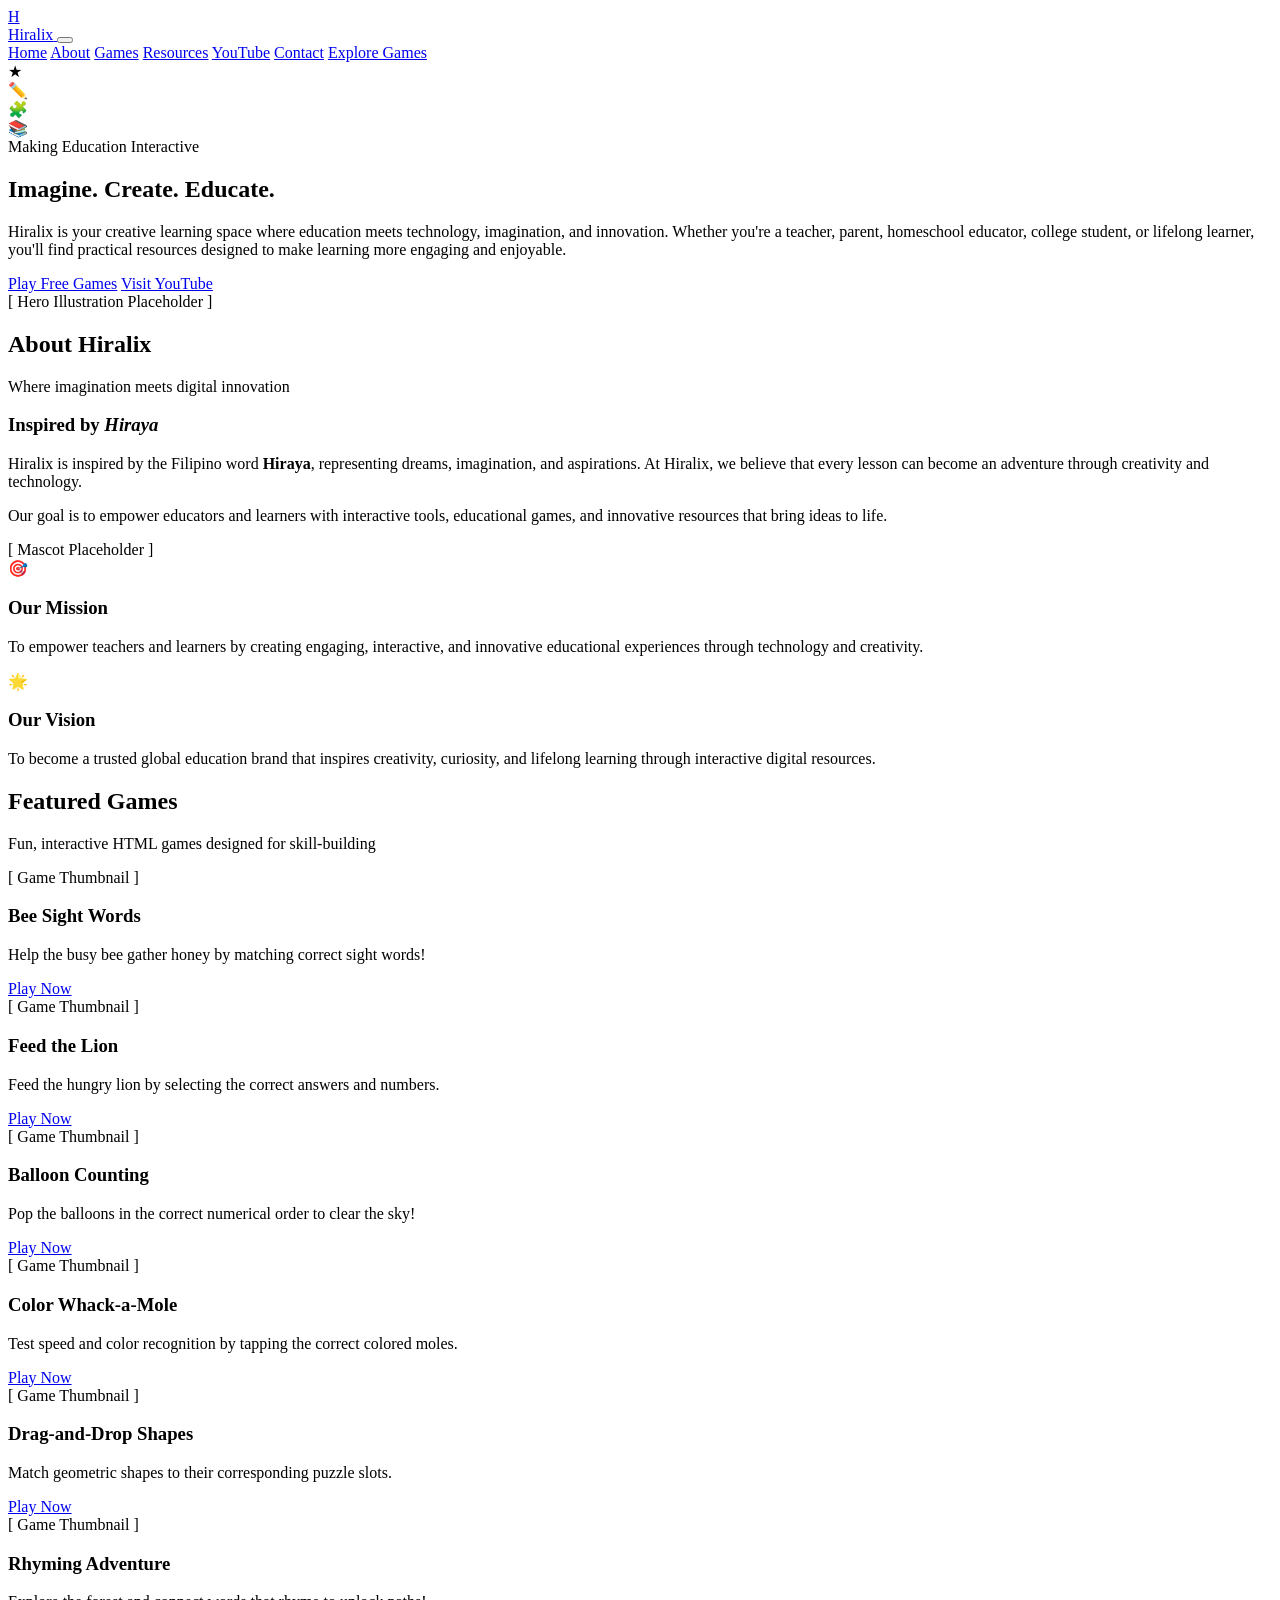
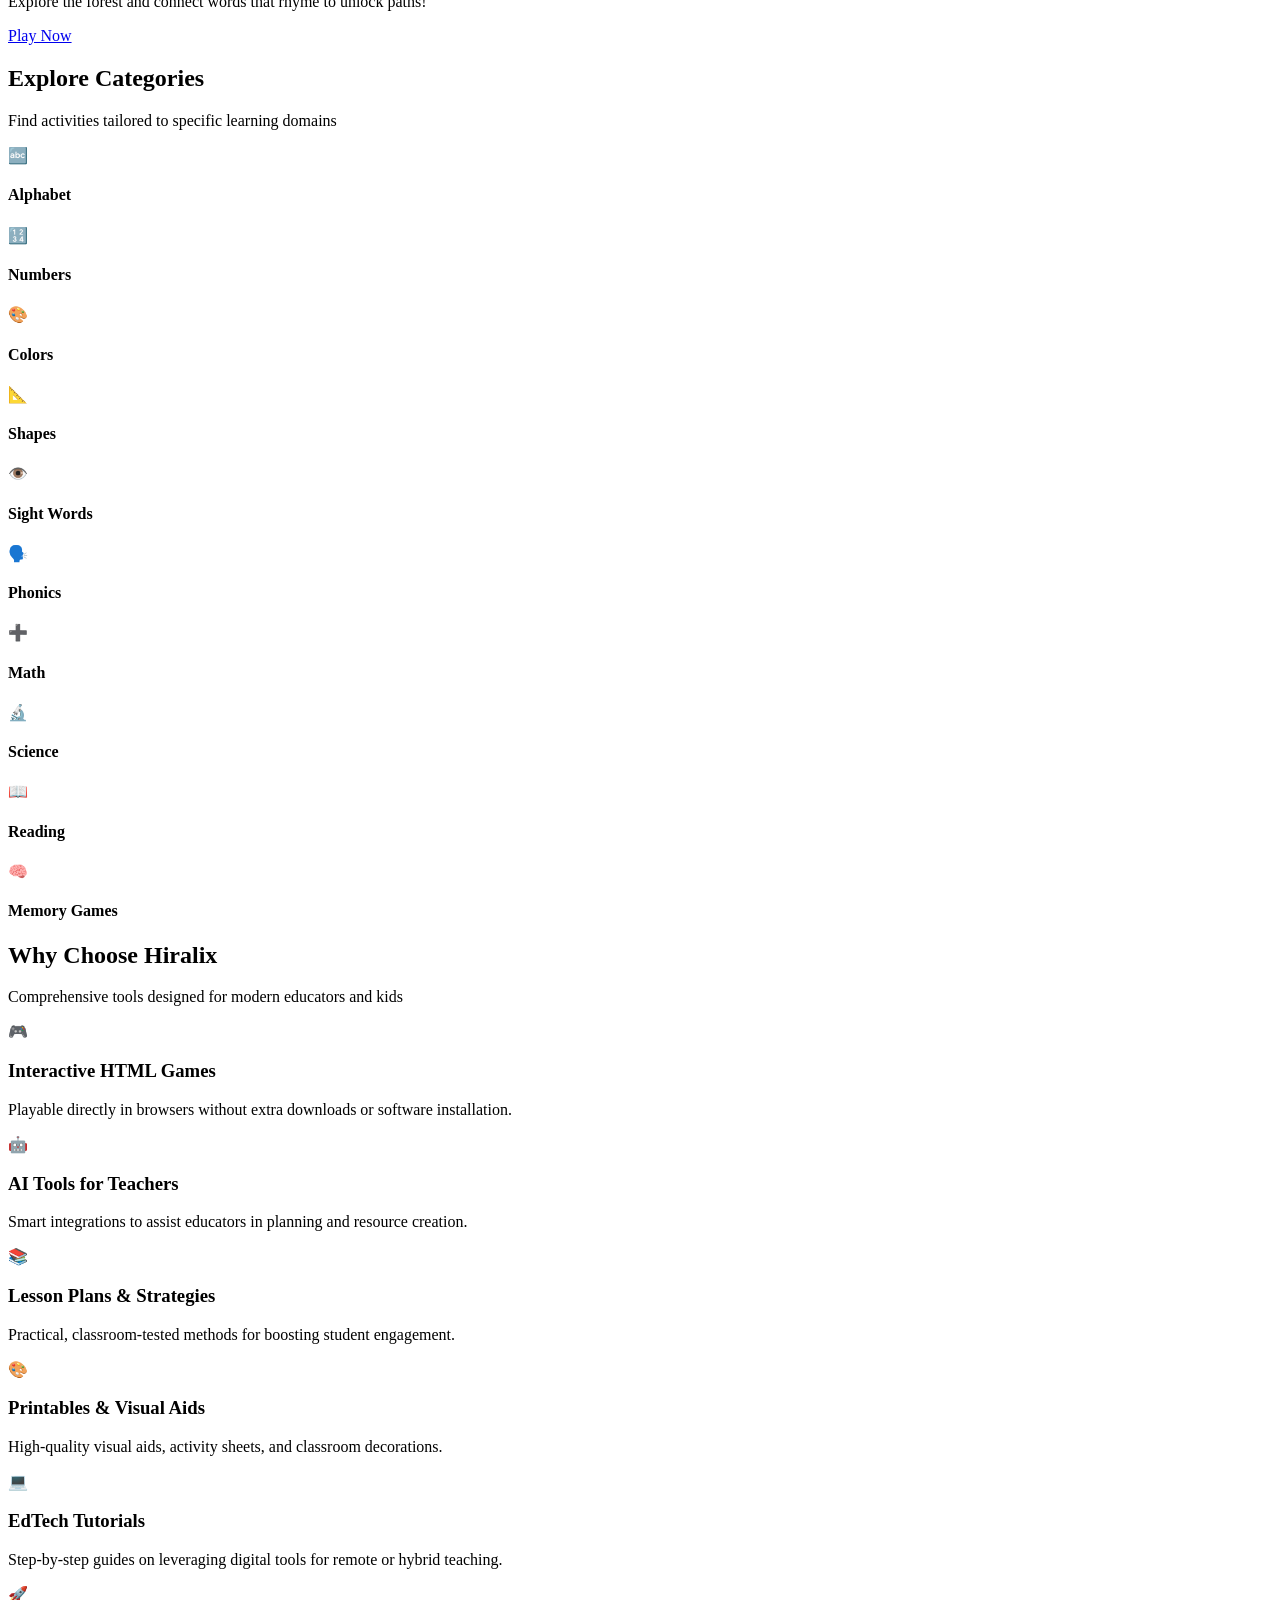
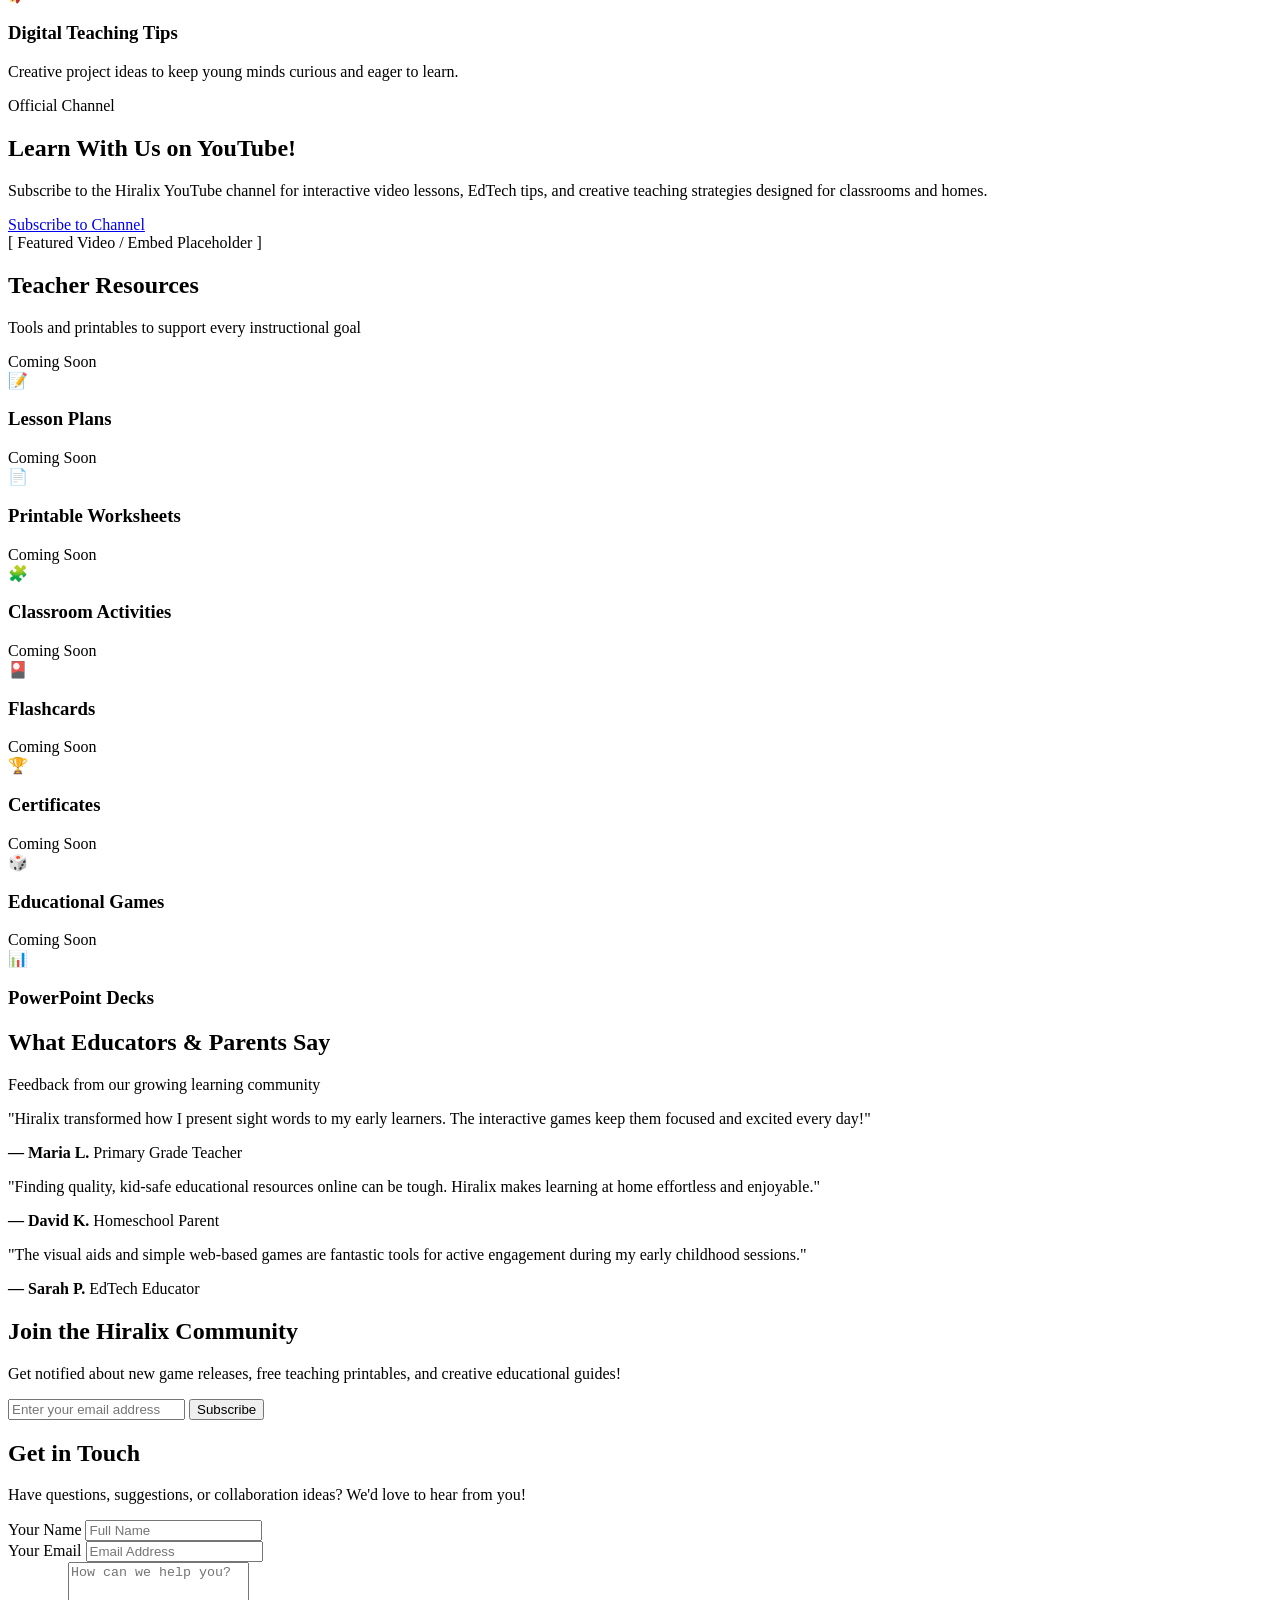
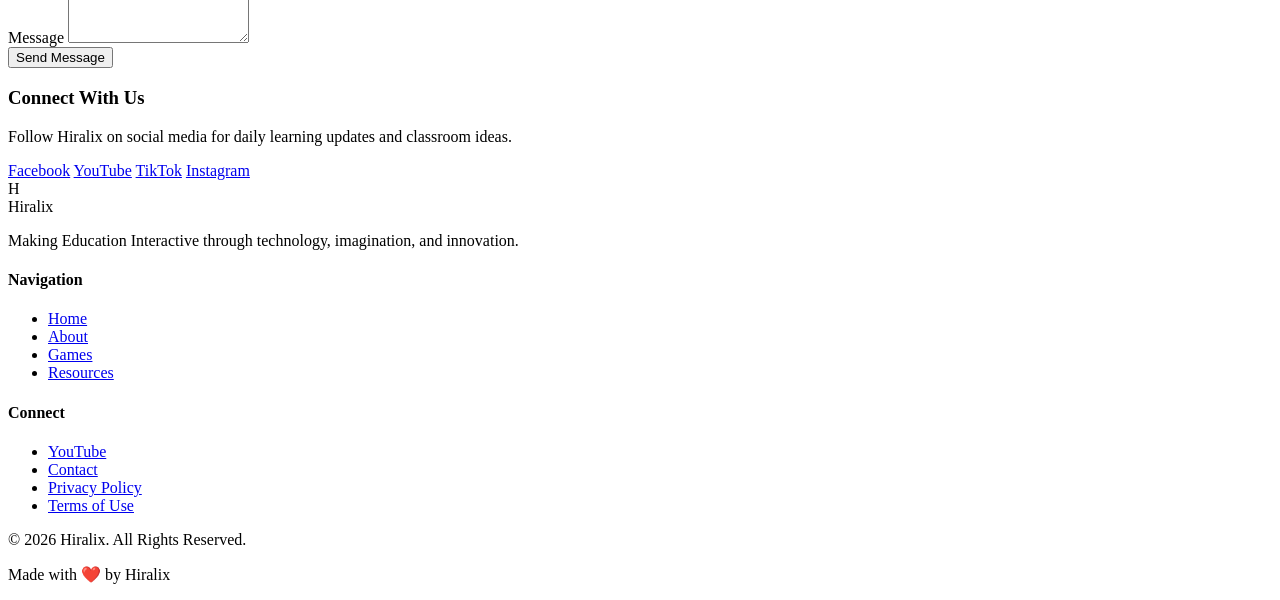
==== index.html @ 6ffb09b2 "Add files via upload" ====
<!DOCTYPE html>
<html lang="en">
<head>
  <meta charset="UTF-8">
  <meta name="viewport" content="width=device-width, initial-scale=1.0">
  <title>Hiralix - Making Education Interactive</title>
  <meta name="description" content="Hiralix is your creative learning space where education meets technology, imagination, and innovation. Interactive games, teacher resources, and visual learning tools.">
  <link rel="stylesheet" href="css/style.css">
</head>
<body>

  <!-- Sticky Navigation Bar -->
  <header class="navbar">
    <div class="container nav-container">
      <a href="#home" class="logo">
        <div class="logo-placeholder">H</div>
        <span class="logo-text">Hiralix</span>
      </a>
      
      <button class="mobile-menu-btn" aria-label="Toggle Navigation Menu">
        <span></span>
        <span></span>
        <span></span>
      </button>

      <nav class="nav-links">
        <a href="#home">Home</a>
        <a href="#about">About</a>
        <a href="#games">Games</a>
        <a href="#resources">Resources</a>
        <a href="#youtube">YouTube</a>
        <a href="#contact">Contact</a>
        <a href="#games" class="btn btn-primary btn-sm">Explore Games</a>
      </nav>
    </div>
  </header>

  <main>
    <!-- Hero Section -->
    <section id="home" class="hero">
      <!-- Decorative Floating Shapes -->
      <div class="floating-shape shape-star" style="top: 15%; left: 8%;">★</div>
      <div class="floating-shape shape-pencil" style="top: 25%; right: 10%;">✏️</div>
      <div class="floating-shape shape-puzzle" style="bottom: 20%; left: 12%;">🧩</div>
      <div class="floating-shape shape-book" style="bottom: 15%; right: 15%;">📚</div>
      
      <div class="container hero-container">
        <div class="hero-content">
          <span class="badge">Making Education Interactive</span>
          <h1 class="hero-title">Imagine. Create. Educate.</h1>
          <p class="hero-subtitle">
            Hiralix is your creative learning space where education meets technology, imagination, and innovation.
            Whether you're a teacher, parent, homeschool educator, college student, or lifelong learner, you'll find practical resources designed to make learning more engaging and enjoyable.
          </p>
          <div class="hero-buttons">
            <a href="#games" class="btn btn-primary">Play Free Games</a>
            <a href="#youtube" class="btn btn-secondary">Visit YouTube</a>
          </div>
        </div>
        <div class="hero-image-container">
          <div class="img-placeholder hero-illustration">
            <span>[ Hero Illustration Placeholder ]</span>
          </div>
        </div>
      </div>
    </section>

    <!-- About Section -->
    <section id="about" class="about section-padding">
      <div class="container">
        <div class="section-title text-center">
          <h2>About Hiralix</h2>
          <p>Where imagination meets digital innovation</p>
        </div>
        
        <div class="about-grid">
          <div class="about-card scroll-reveal">
            <h3>Inspired by <em>Hiraya</em></h3>
            <p>Hiralix is inspired by the Filipino word <strong>Hiraya</strong>, representing dreams, imagination, and aspirations. At Hiralix, we believe that every lesson can become an adventure through creativity and technology.</p>
            <p>Our goal is to empower educators and learners with interactive tools, educational games, and innovative resources that bring ideas to life.</p>
          </div>
          <div class="about-card scroll-reveal">
            <div class="mascot-placeholder">
              <div class="img-placeholder">
                <span>[ Mascot Placeholder ]</span>
              </div>
            </div>
          </div>
        </div>

        <div class="mission-vision-grid">
          <div class="mv-card mission scroll-reveal">
            <div class="mv-icon">🎯</div>
            <h3>Our Mission</h3>
            <p>To empower teachers and learners by creating engaging, interactive, and innovative educational experiences through technology and creativity.</p>
          </div>
          <div class="mv-card vision scroll-reveal">
            <div class="mv-icon">🌟</div>
            <h3>Our Vision</h3>
            <p>To become a trusted global education brand that inspires creativity, curiosity, and lifelong learning through interactive digital resources.</p>
          </div>
        </div>
      </div>
    </section>

    <!-- Featured Games Section -->
    <section id="games" class="games section-padding bg-light">
      <div class="container">
        <div class="section-title text-center">
          <h2>Featured Games</h2>
          <p>Fun, interactive HTML games designed for skill-building</p>
        </div>

        <div class="grid grid-3">
          <!-- Game 1 -->
          <div class="card game-card scroll-reveal">
            <div class="img-placeholder card-img">
              <span>[ Game Thumbnail ]</span>
            </div>
            <div class="card-body">
              <h3>Bee Sight Words</h3>
              <p>Help the busy bee gather honey by matching correct sight words!</p>
              <a href="#" class="btn btn-primary btn-block">Play Now</a>
            </div>
          </div>

          <!-- Game 2 -->
          <div class="card game-card scroll-reveal">
            <div class="img-placeholder card-img">
              <span>[ Game Thumbnail ]</span>
            </div>
            <div class="card-body">
              <h3>Feed the Lion</h3>
              <p>Feed the hungry lion by selecting the correct answers and numbers.</p>
              <a href="#" class="btn btn-primary btn-block">Play Now</a>
            </div>
          </div>

          <!-- Game 3 -->
          <div class="card game-card scroll-reveal">
            <div class="img-placeholder card-img">
              <span>[ Game Thumbnail ]</span>
            </div>
            <div class="card-body">
              <h3>Balloon Counting</h3>
              <p>Pop the balloons in the correct numerical order to clear the sky!</p>
              <a href="#" class="btn btn-primary btn-block">Play Now</a>
            </div>
          </div>

          <!-- Game 4 -->
          <div class="card game-card scroll-reveal">
            <div class="img-placeholder card-img">
              <span>[ Game Thumbnail ]</span>
            </div>
            <div class="card-body">
              <h3>Color Whack-a-Mole</h3>
              <p>Test speed and color recognition by tapping the correct colored moles.</p>
              <a href="#" class="btn btn-primary btn-block">Play Now</a>
            </div>
          </div>

          <!-- Game 5 -->
          <div class="card game-card scroll-reveal">
            <div class="img-placeholder card-img">
              <span>[ Game Thumbnail ]</span>
            </div>
            <div class="card-body">
              <h3>Drag-and-Drop Shapes</h3>
              <p>Match geometric shapes to their corresponding puzzle slots.</p>
              <a href="#" class="btn btn-primary btn-block">Play Now</a>
            </div>
          </div>

          <!-- Game 6 -->
          <div class="card game-card scroll-reveal">
            <div class="img-placeholder card-img">
              <span>[ Game Thumbnail ]</span>
            </div>
            <div class="card-body">
              <h3>Rhyming Adventure</h3>
              <p>Explore the forest and connect words that rhyme to unlock paths!</p>
              <a href="#" class="btn btn-primary btn-block">Play Now</a>
            </div>
          </div>
        </div>
      </div>
    </section>

    <!-- Categories Section -->
    <section class="categories section-padding">
      <div class="container">
        <div class="section-title text-center">
          <h2>Explore Categories</h2>
          <p>Find activities tailored to specific learning domains</p>
        </div>

        <div class="grid grid-5">
          <div class="category-card cat-purple scroll-reveal">
            <div class="cat-icon">🔤</div>
            <h4>Alphabet</h4>
          </div>
          <div class="category-card cat-blue scroll-reveal">
            <div class="cat-icon">🔢</div>
            <h4>Numbers</h4>
          </div>
          <div class="category-card cat-yellow scroll-reveal">
            <div class="cat-icon">🎨</div>
            <h4>Colors</h4>
          </div>
          <div class="category-card cat-green scroll-reveal">
            <div class="cat-icon">📐</div>
            <h4>Shapes</h4>
          </div>
          <div class="category-card cat-purple scroll-reveal">
            <div class="cat-icon">👁️</div>
            <h4>Sight Words</h4>
          </div>
          <div class="category-card cat-blue scroll-reveal">
            <div class="cat-icon">🗣️</div>
            <h4>Phonics</h4>
          </div>
          <div class="category-card cat-yellow scroll-reveal">
            <div class="cat-icon">➕</div>
            <h4>Math</h4>
          </div>
          <div class="category-card cat-green scroll-reveal">
            <div class="cat-icon">🔬</div>
            <h4>Science</h4>
          </div>
          <div class="category-card cat-purple scroll-reveal">
            <div class="cat-icon">📖</div>
            <h4>Reading</h4>
          </div>
          <div class="category-card cat-blue scroll-reveal">
            <div class="cat-icon">🧠</div>
            <h4>Memory Games</h4>
          </div>
        </div>
      </div>
    </section>

    <!-- Why Choose Hiralix -->
    <section class="why-choose section-padding bg-light">
      <div class="container">
        <div class="section-title text-center">
          <h2>Why Choose Hiralix</h2>
          <p>Comprehensive tools designed for modern educators and kids</p>
        </div>

        <div class="grid grid-3">
          <div class="feature-card scroll-reveal">
            <div class="feature-icon">🎮</div>
            <h3>Interactive HTML Games</h3>
            <p>Playable directly in browsers without extra downloads or software installation.</p>
          </div>
          <div class="feature-card scroll-reveal">
            <div class="feature-icon">🤖</div>
            <h3>AI Tools for Teachers</h3>
            <p>Smart integrations to assist educators in planning and resource creation.</p>
          </div>
          <div class="feature-card scroll-reveal">
            <div class="feature-icon">📚</div>
            <h3>Lesson Plans & Strategies</h3>
            <p>Practical, classroom-tested methods for boosting student engagement.</p>
          </div>
          <div class="feature-card scroll-reveal">
            <div class="feature-icon">🎨</div>
            <h3>Printables & Visual Aids</h3>
            <p>High-quality visual aids, activity sheets, and classroom decorations.</p>
          </div>
          <div class="feature-card scroll-reveal">
            <div class="feature-icon">💻</div>
            <h3>EdTech Tutorials</h3>
            <p>Step-by-step guides on leveraging digital tools for remote or hybrid teaching.</p>
          </div>
          <div class="feature-card scroll-reveal">
            <div class="feature-icon">🚀</div>
            <h3>Digital Teaching Tips</h3>
            <p>Creative project ideas to keep young minds curious and eager to learn.</p>
          </div>
        </div>
      </div>
    </section>

    <!-- YouTube Section -->
    <section id="youtube" class="youtube-section section-padding">
      <div class="container">
        <div class="youtube-box scroll-reveal">
          <div class="youtube-content">
            <span class="badge badge-yellow">Official Channel</span>
            <h2>Learn With Us on YouTube!</h2>
            <p>Subscribe to the Hiralix YouTube channel for interactive video lessons, EdTech tips, and creative teaching strategies designed for classrooms and homes.</p>
            <a href="https://youtube.com" target="_blank" rel="noopener" class="btn btn-accent">Subscribe to Channel</a>
          </div>
          <div class="youtube-embed-placeholder">
            <div class="img-placeholder">
              <span>[ Featured Video / Embed Placeholder ]</span>
            </div>
          </div>
        </div>
      </div>
    </section>

    <!-- Teacher Resources -->
    <section id="resources" class="resources section-padding bg-light">
      <div class="container">
        <div class="section-title text-center">
          <h2>Teacher Resources</h2>
          <p>Tools and printables to support every instructional goal</p>
        </div>

        <div class="grid grid-4">
          <div class="card resource-card scroll-reveal">
            <span class="badge-tag">Coming Soon</span>
            <div class="resource-icon">📝</div>
            <h3>Lesson Plans</h3>
          </div>
          <div class="card resource-card scroll-reveal">
            <span class="badge-tag">Coming Soon</span>
            <div class="resource-icon">📄</div>
            <h3>Printable Worksheets</h3>
          </div>
          <div class="card resource-card scroll-reveal">
            <span class="badge-tag">Coming Soon</span>
            <div class="resource-icon">🧩</div>
            <h3>Classroom Activities</h3>
          </div>
          <div class="card resource-card scroll-reveal">
            <span class="badge-tag">Coming Soon</span>
            <div class="resource-icon">🎴</div>
            <h3>Flashcards</h3>
          </div>
          <div class="card resource-card scroll-reveal">
            <span class="badge-tag">Coming Soon</span>
            <div class="resource-icon">🏆</div>
            <h3>Certificates</h3>
          </div>
          <div class="card resource-card scroll-reveal">
            <span class="badge-tag">Coming Soon</span>
            <div class="resource-icon">🎲</div>
            <h3>Educational Games</h3>
          </div>
          <div class="card resource-card scroll-reveal">
            <span class="badge-tag">Coming Soon</span>
            <div class="resource-icon">📊</div>
            <h3>PowerPoint Decks</h3>
          </div>
        </div>
      </div>
    </section>

    <!-- Testimonials Section -->
    <section class="testimonials section-padding">
      <div class="container">
        <div class="section-title text-center">
          <h2>What Educators & Parents Say</h2>
          <p>Feedback from our growing learning community</p>
        </div>

        <div class="grid grid-3">
          <div class="testimonial-card scroll-reveal">
            <p class="quote">"Hiralix transformed how I present sight words to my early learners. The interactive games keep them focused and excited every day!"</p>
            <div class="author">
              <strong>— Maria L.</strong>
              <span>Primary Grade Teacher</span>
            </div>
          </div>
          <div class="testimonial-card scroll-reveal">
            <p class="quote">"Finding quality, kid-safe educational resources online can be tough. Hiralix makes learning at home effortless and enjoyable."</p>
            <div class="author">
              <strong>— David K.</strong>
              <span>Homeschool Parent</span>
            </div>
          </div>
          <div class="testimonial-card scroll-reveal">
            <p class="quote">"The visual aids and simple web-based games are fantastic tools for active engagement during my early childhood sessions."</p>
            <div class="author">
              <strong>— Sarah P.</strong>
              <span>EdTech Educator</span>
            </div>
          </div>
        </div>
      </div>
    </section>

    <!-- Newsletter Section -->
    <section class="newsletter section-padding bg-primary">
      <div class="container">
        <div class="newsletter-box text-center scroll-reveal">
          <h2>Join the Hiralix Community</h2>
          <p>Get notified about new game releases, free teaching printables, and creative educational guides!</p>
          <form class="newsletter-form" onsubmit="event.preventDefault(); alert('Thank you for subscribing!');">
            <input type="email" placeholder="Enter your email address" required aria-label="Email for newsletter">
            <button type="submit" class="btn btn-secondary">Subscribe</button>
          </form>
        </div>
      </div>
    </section>

    <!-- Contact Section -->
    <section id="contact" class="contact section-padding">
      <div class="container">
        <div class="section-title text-center">
          <h2>Get in Touch</h2>
          <p>Have questions, suggestions, or collaboration ideas? We'd love to hear from you!</p>
        </div>

        <div class="contact-grid">
          <form class="contact-form scroll-reveal" onsubmit="event.preventDefault(); alert('Message sent successfully!');">
            <div class="form-group">
              <label for="name">Your Name</label>
              <input type="text" id="name" placeholder="Full Name" required>
            </div>
            <div class="form-group">
              <label for="email">Your Email</label>
              <input type="email" id="email" placeholder="Email Address" required>
            </div>
            <div class="form-group">
              <label for="message">Message</label>
              <textarea id="message" rows="5" placeholder="How can we help you?" required></textarea>
            </div>
            <button type="submit" class="btn btn-primary">Send Message</button>
          </form>

          <div class="contact-info scroll-reveal">
            <h3>Connect With Us</h3>
            <p>Follow Hiralix on social media for daily learning updates and classroom ideas.</p>
            <div class="social-links">
              <a href="#" class="social-btn">Facebook</a>
              <a href="#" class="social-btn">YouTube</a>
              <a href="#" class="social-btn">TikTok</a>
              <a href="#" class="social-btn">Instagram</a>
            </div>
          </div>
        </div>
      </div>
    </section>
  </main>

  <!-- Footer -->
  <footer class="footer">
    <div class="container">
      <div class="footer-grid">
        <div class="footer-brand">
          <div class="logo">
            <div class="logo-placeholder">H</div>
            <span class="logo-text">Hiralix</span>
          </div>
          <p>Making Education Interactive through technology, imagination, and innovation.</p>
        </div>
        <div class="footer-links">
          <h4>Navigation</h4>
          <ul>
            <li><a href="#home">Home</a></li>
            <li><a href="#about">About</a></li>
            <li><a href="#games">Games</a></li>
            <li><a href="#resources">Resources</a></li>
          </ul>
        </div>
        <div class="footer-links">
          <h4>Connect</h4>
          <ul>
            <li><a href="#youtube">YouTube</a></li>
            <li><a href="#contact">Contact</a></li>
            <li><a href="#">Privacy Policy</a></li>
            <li><a href="#">Terms of Use</a></li>
          </ul>
        </div>
      </div>
      <div class="footer-bottom text-center">
        <p>&copy; 2026 Hiralix. All Rights Reserved.</p>
        <p class="made-with">Made with ❤️ by Hiralix</p>
      </div>
    </div>
  </footer>

  <script src="js/script.js"></script>
</body>
</html>
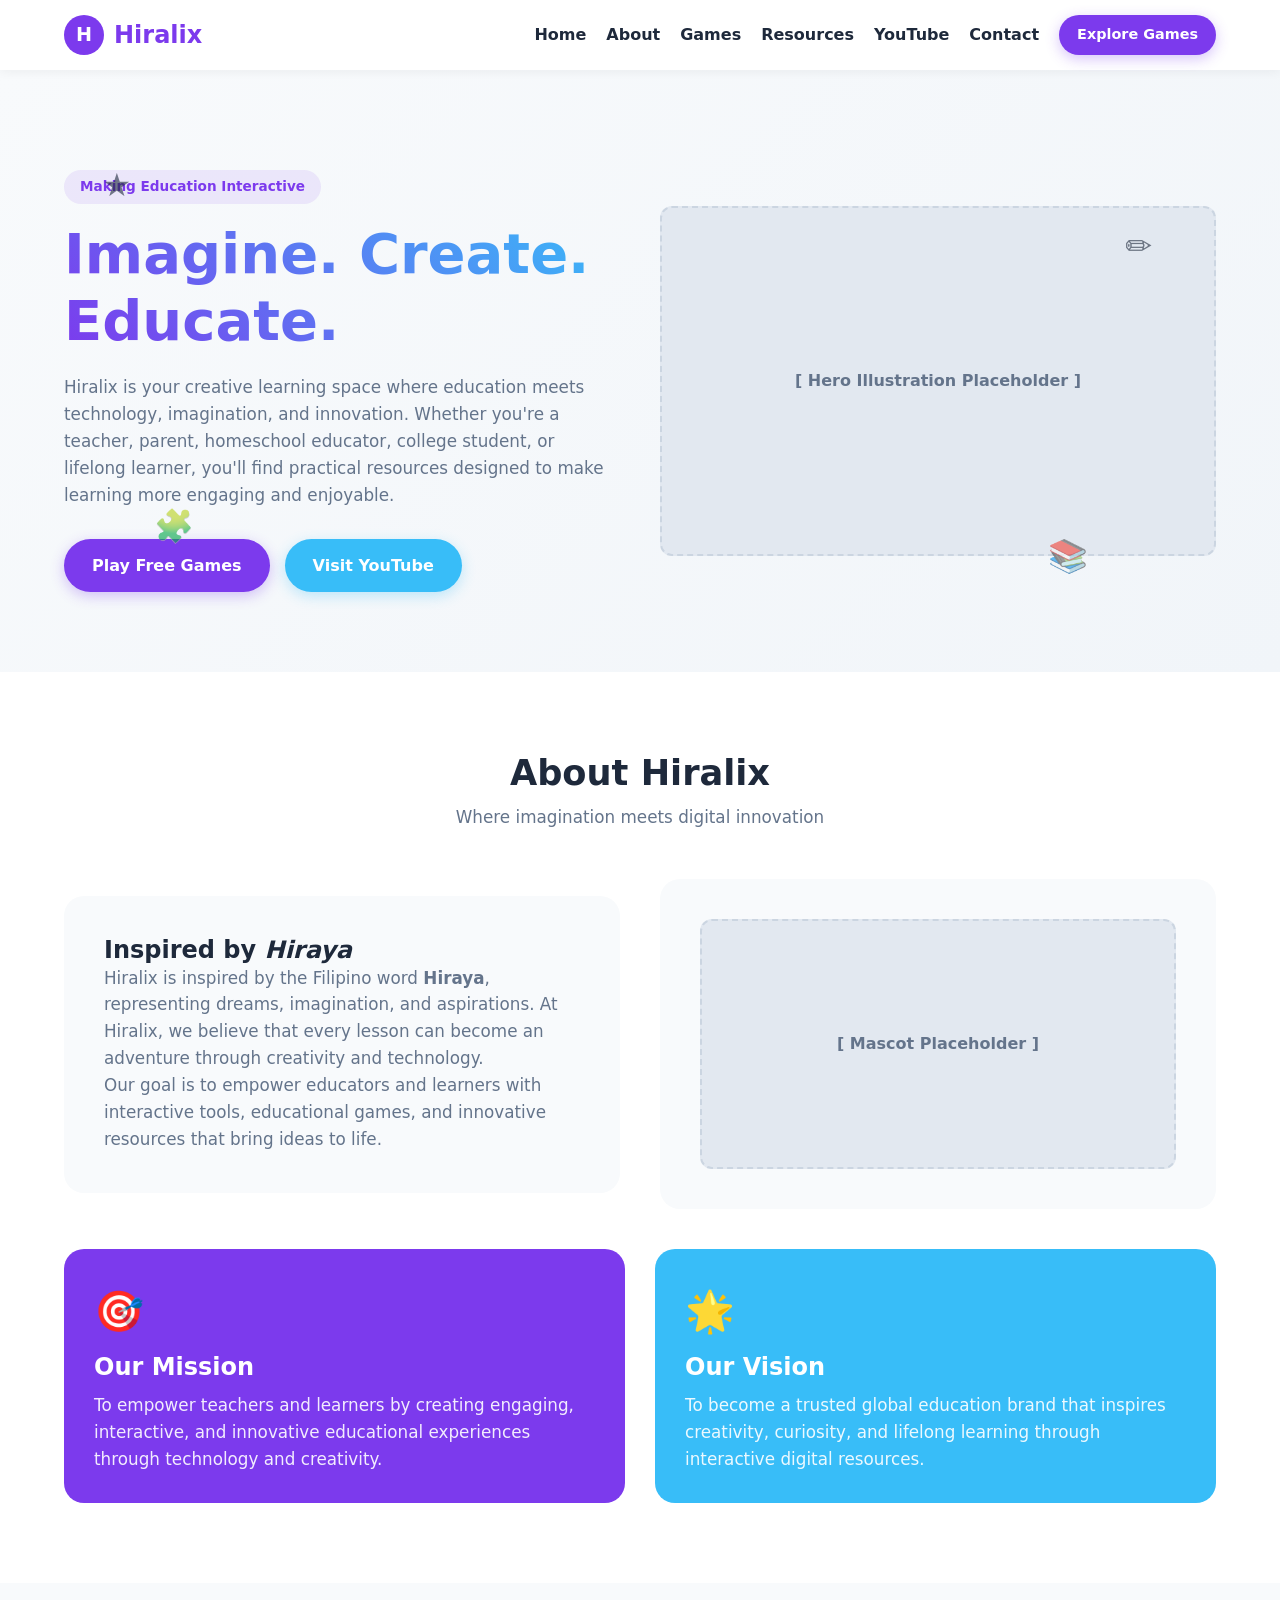
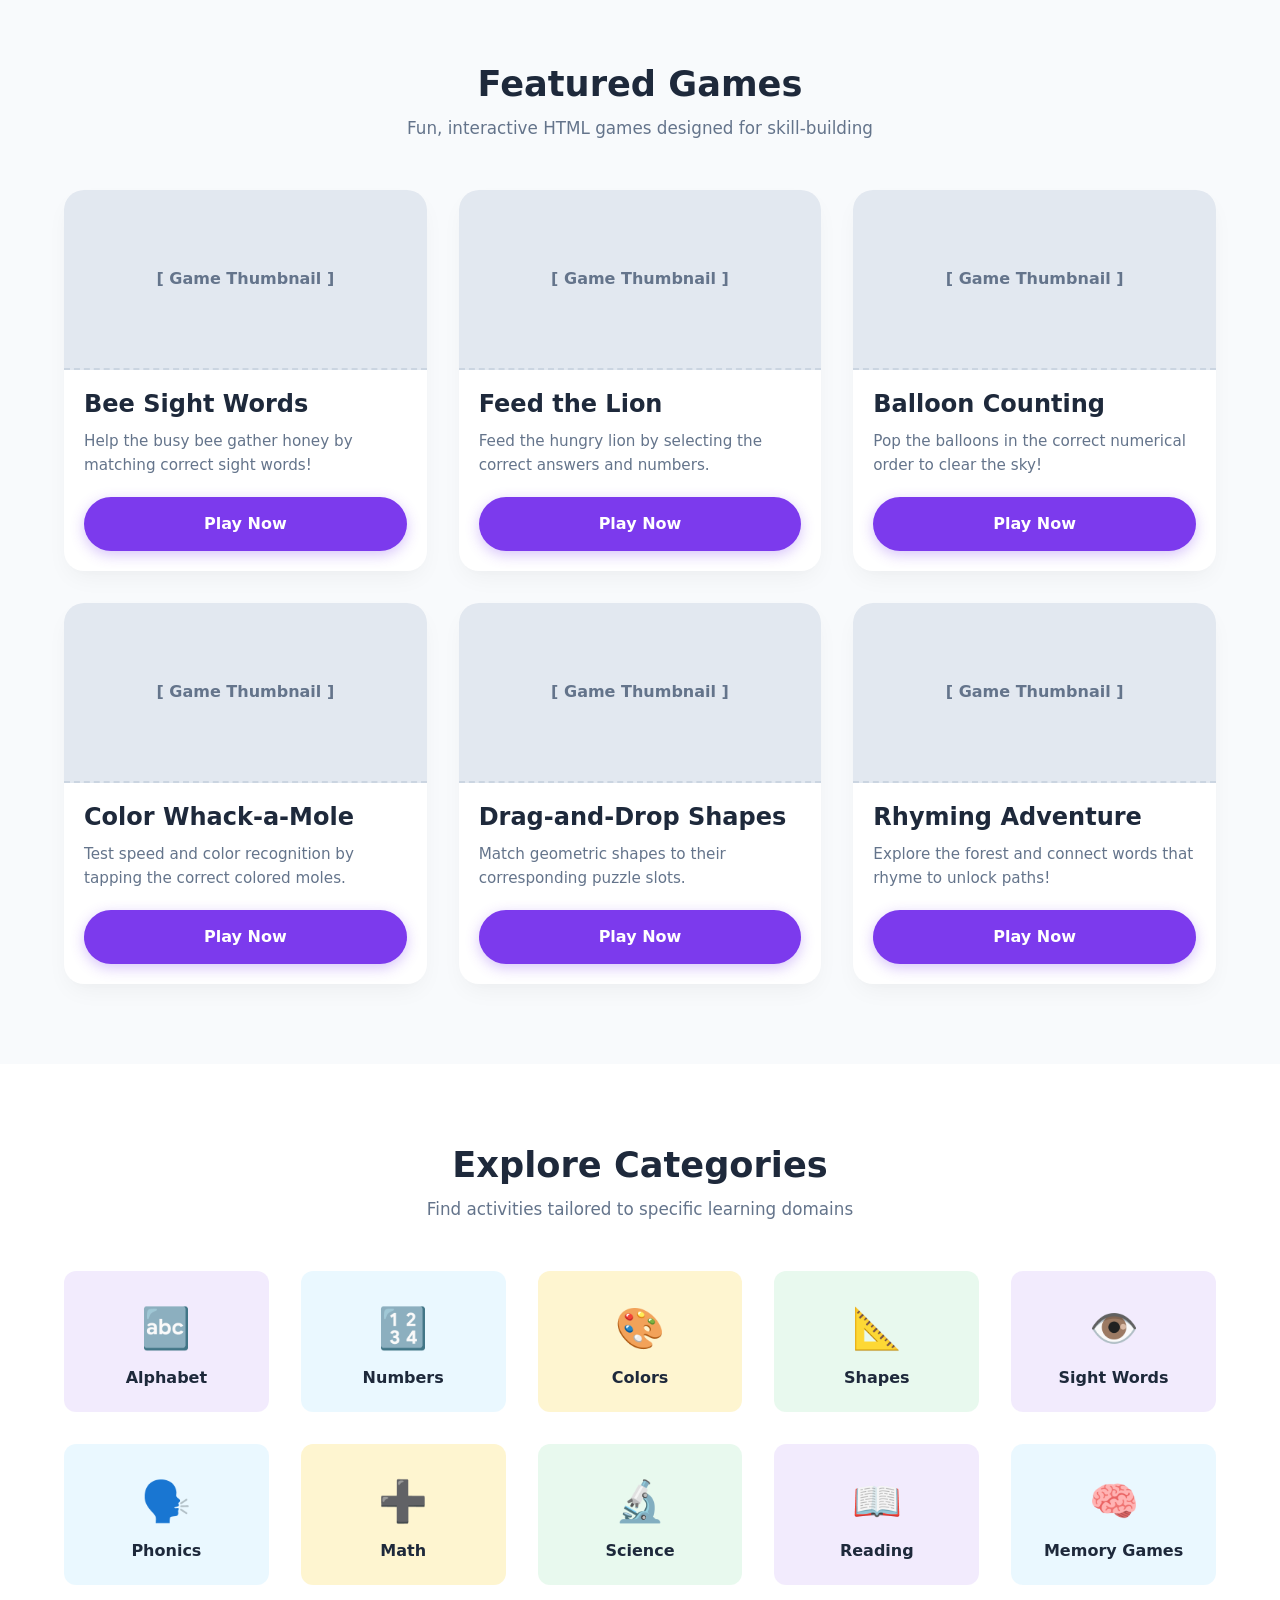
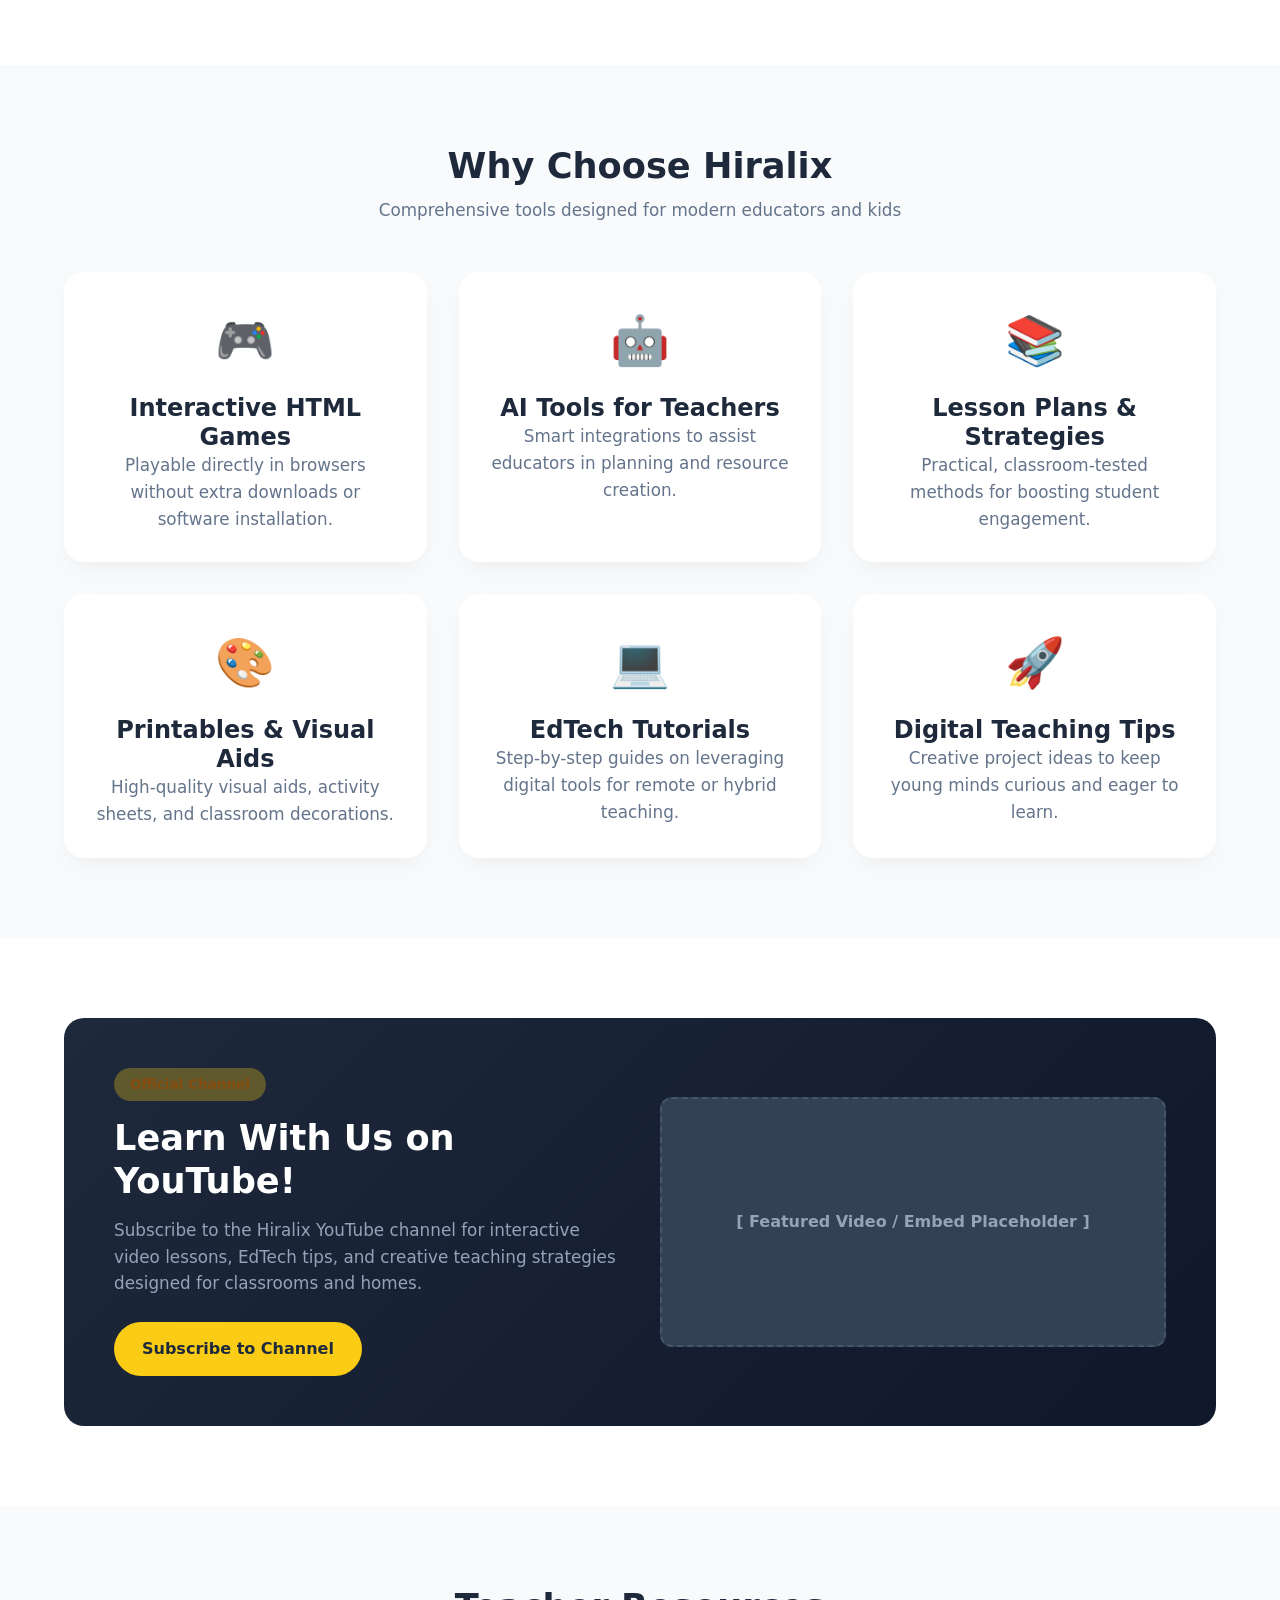
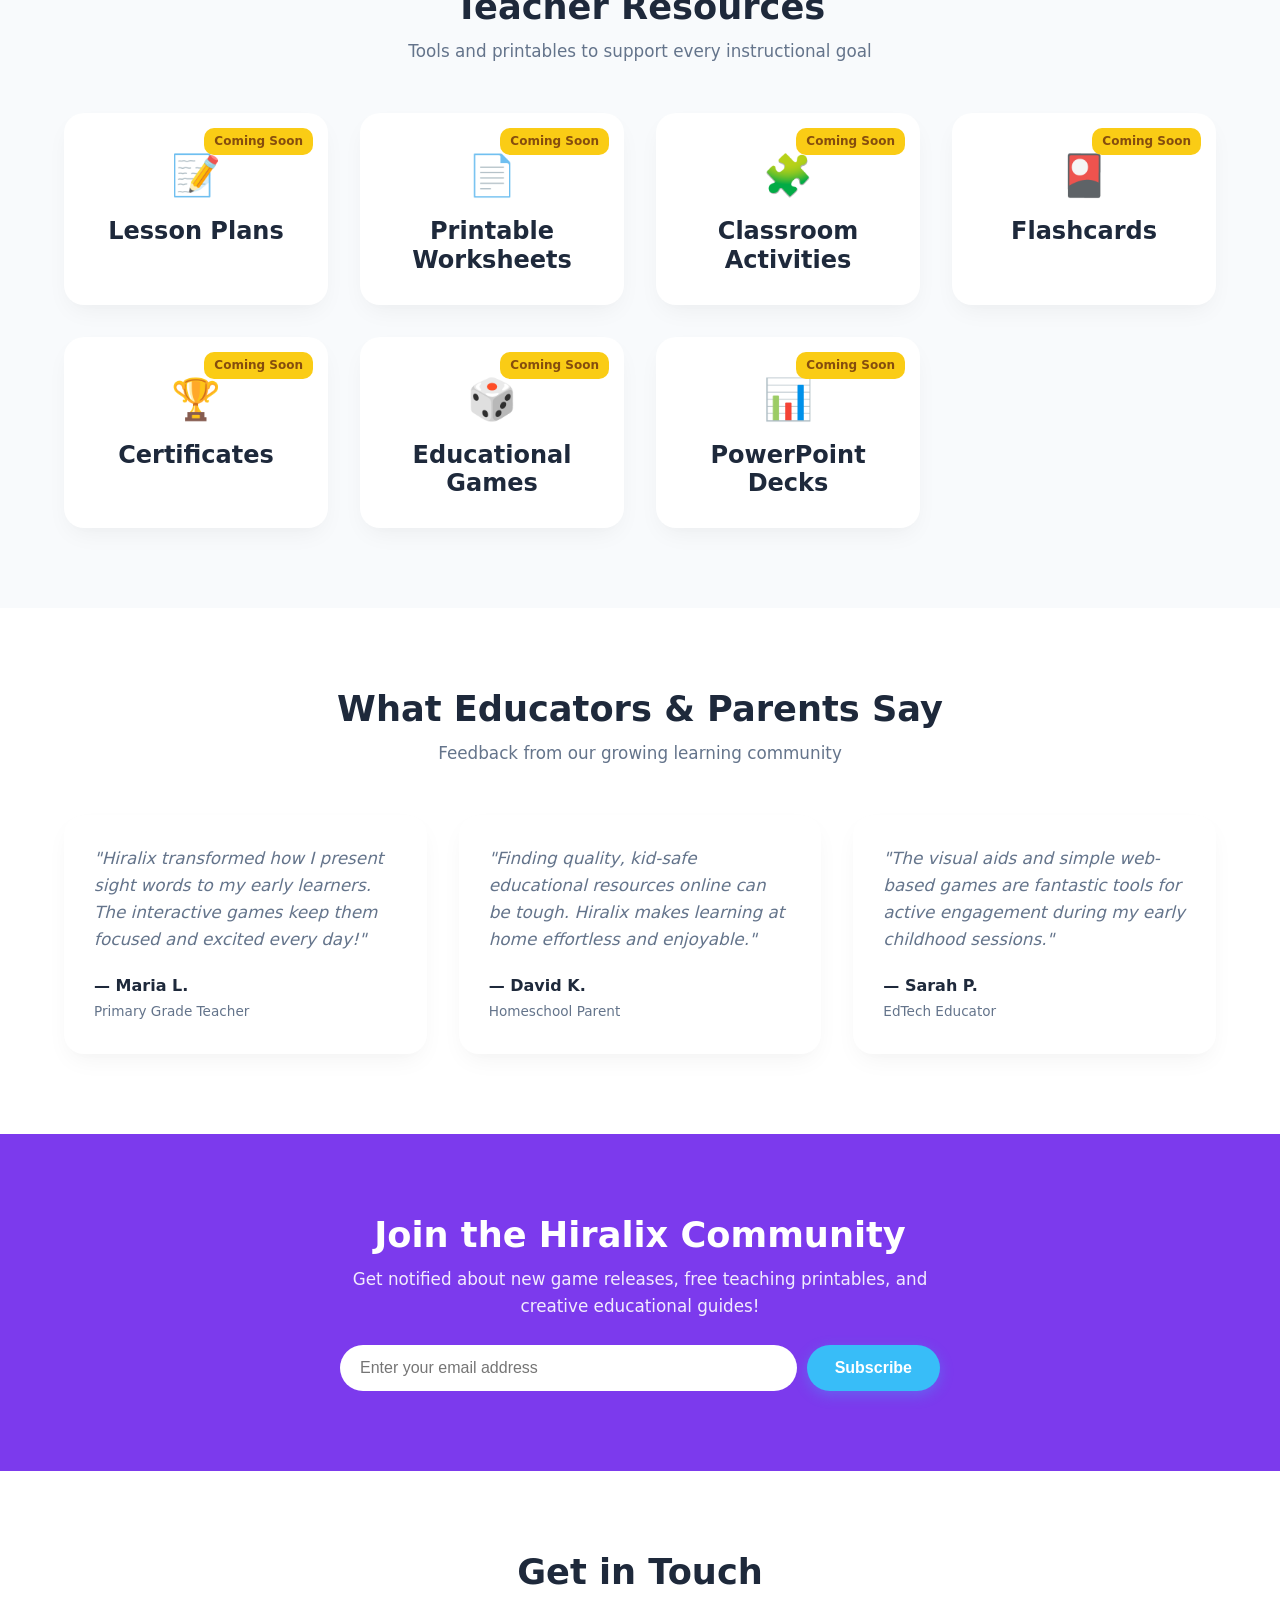
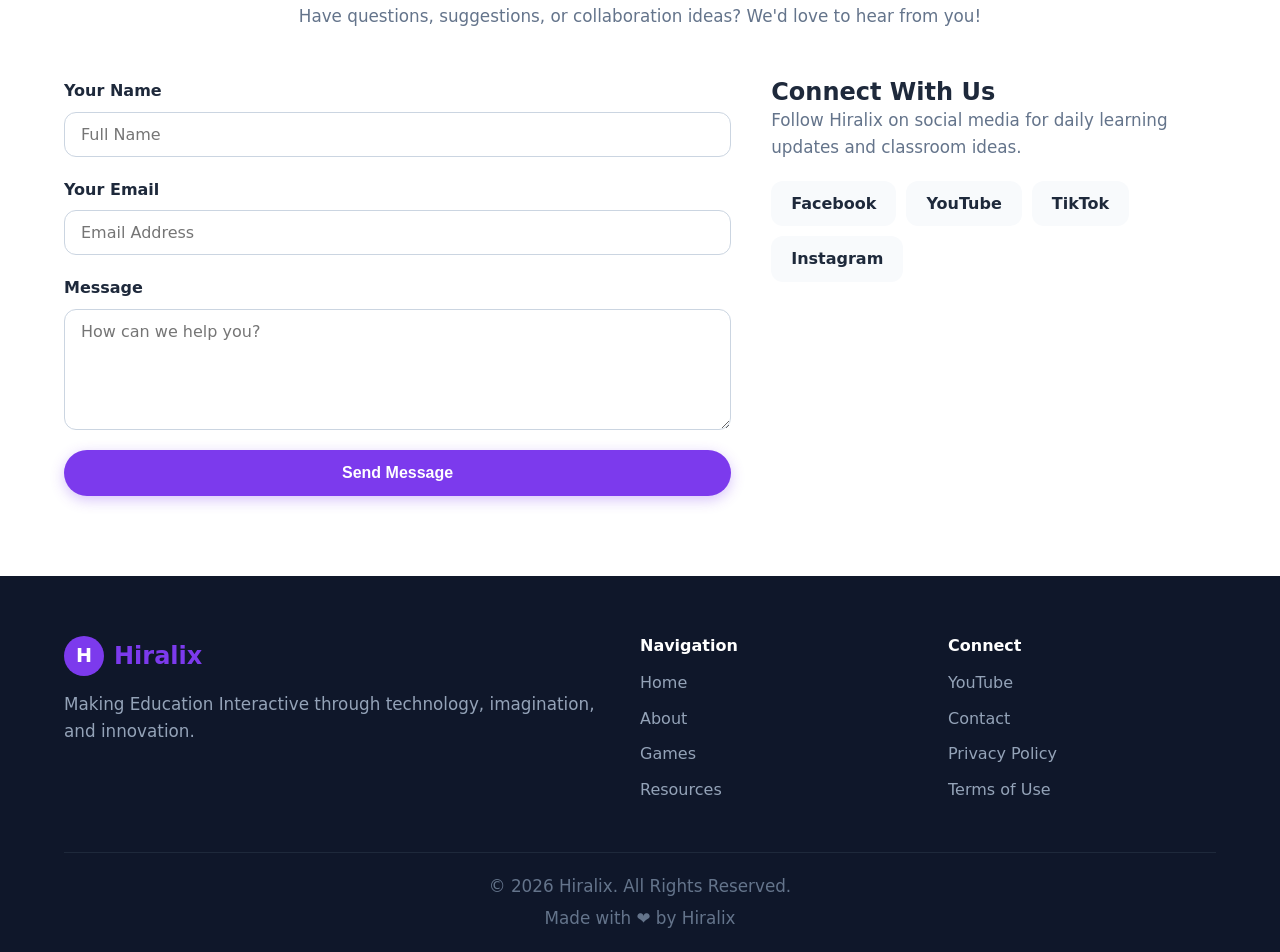
==== commit ac608a30: "Update index.html" ====
--- a/index.html
+++ b/index.html
@@ -4,6 +4,7 @@
   <meta charset="UTF-8">
   <meta name="viewport" content="width=device-width, initial-scale=1.0">
   <title>Hiralix - Making Education Interactive</title>
+  <link rel="icon" type="image/png" href="logos/logo.png">
   <meta name="description" content="Hiralix is your creative learning space where education meets technology, imagination, and innovation. Interactive games, teacher resources, and visual learning tools.">
   <link rel="stylesheet" href="css/style.css">
 </head>
@@ -477,4 +478,4 @@
 
   <script src="js/script.js"></script>
 </body>
-</html>+</html>
--- a/css/style.css
+++ b/css/style.css
@@ -0,0 +1,640 @@
+/* ==========================================================================
+   HIRALIX MAIN STYLESHEET
+   Palette: Primary Purple (#7C3AED), Sky Blue (#38BDF8), Sunshine Yellow (#FACC15),
+            Leaf Green (#22C55E), White (#FFFFFF), Light Gray (#F8FAFC)
+   ========================================================================== */
+
+:root {
+  --primary-purple: #7C3AED;
+  --sky-blue: #38BDF8;
+  --sunshine-yellow: #FACC15;
+  --leaf-green: #22C55E;
+  --white: #FFFFFF;
+  --light-gray: #F8FAFC;
+  --dark-text: #1E293B;
+  --muted-text: #64748B;
+  --border-radius-lg: 20px;
+  --border-radius-md: 12px;
+  --shadow-soft: 0 10px 25px -5px rgba(0, 0, 0, 0.05), 0 8px 10px -6px rgba(0, 0, 0, 0.01);
+  --shadow-hover: 0 20px 25px -5px rgba(0, 0, 0, 0.1), 0 8px 10px -6px rgba(0, 0, 0, 0.04);
+  --transition-fast: all 0.3s ease;
+}
+
+/* Global Reset */
+* {
+  margin: 0;
+  padding: 0;
+  box-sizing: border-box;
+}
+
+html {
+  scroll-behavior: smooth;
+  font-family: 'Segoe UI', system-ui, -apple-system, BlinkMacSystemFont, Roboto, sans-serif;
+  color: var(--dark-text);
+  background-color: var(--white);
+}
+
+body {
+  line-height: 1.6;
+  overflow-x: hidden;
+}
+
+/* Typography */
+h1, h2, h3, h4 {
+  font-weight: 800;
+  line-height: 1.2;
+  color: var(--dark-text);
+}
+
+h1 { font-size: 2.8rem; }
+h2 { font-size: 2.2rem; }
+h3 { font-size: 1.5rem; }
+
+p {
+  color: var(--muted-text);
+  font-size: 1.05rem;
+}
+
+/* Layout Utilities */
+.container {
+  width: 90%;
+  max-width: 1200px;
+  margin: 0 auto;
+}
+
+.section-padding {
+  padding: 80px 0;
+}
+
+.bg-light { background-color: var(--light-gray); }
+.bg-primary { background-color: var(--primary-purple); color: var(--white); }
+
+.text-center { text-align: center; }
+
+.grid {
+  display: grid;
+  gap: 2rem;
+}
+
+.grid-3 { grid-template-columns: repeat(auto-fit, minmax(300px, 1fr)); }
+.grid-4 { grid-template-columns: repeat(auto-fit, minmax(240px, 1fr)); }
+.grid-5 { grid-template-columns: repeat(auto-fit, minmax(180px, 1fr)); }
+
+/* Buttons & Badges */
+.btn {
+  display: inline-block;
+  padding: 14px 28px;
+  border-radius: 50px;
+  font-weight: 700;
+  text-decoration: none;
+  cursor: pointer;
+  border: none;
+  transition: var(--transition-fast);
+  font-size: 1rem;
+}
+
+.btn-primary {
+  background-color: var(--primary-purple);
+  color: var(--white);
+  box-shadow: 0 4px 14px rgba(124, 58, 237, 0.3);
+}
+
+.btn-primary:hover {
+  background-color: #6D28D9;
+  transform: translateY(-3px);
+}
+
+.btn-secondary {
+  background-color: var(--sky-blue);
+  color: var(--white);
+  box-shadow: 0 4px 14px rgba(56, 189, 248, 0.3);
+}
+
+.btn-secondary:hover {
+  background-color: #0284C7;
+  transform: translateY(-3px);
+}
+
+.btn-accent {
+  background-color: var(--sunshine-yellow);
+  color: var(--dark-text);
+}
+
+.btn-accent:hover {
+  background-color: #EAB308;
+  transform: translateY(-3px);
+}
+
+.btn-sm {
+  padding: 8px 18px;
+  font-size: 0.9rem;
+}
+
+.btn-block {
+  display: block;
+  text-align: center;
+  width: 100%;
+}
+
+.badge {
+  display: inline-block;
+  padding: 6px 16px;
+  background-color: rgba(124, 58, 237, 0.1);
+  color: var(--primary-purple);
+  border-radius: 20px;
+  font-weight: 700;
+  font-size: 0.85rem;
+  margin-bottom: 1rem;
+}
+
+.badge-yellow {
+  background-color: rgba(250, 204, 21, 0.3);
+  color: #854D0E;
+}
+
+/* Section Titles */
+.section-title {
+  margin-bottom: 3rem;
+}
+
+.section-title h2 {
+  position: relative;
+  display: inline-block;
+  margin-bottom: 10px;
+}
+
+/* Image & Media Placeholders */
+.img-placeholder {
+  background-color: #E2E8F0;
+  border: 2px dashed #CBD5E1;
+  border-radius: var(--border-radius-md);
+  display: flex;
+  align-items: center;
+  justify-content: center;
+  color: var(--muted-text);
+  font-weight: 600;
+  padding: 20px;
+  text-align: center;
+}
+
+/* Sticky Navigation */
+.navbar {
+  position: sticky;
+  top: 0;
+  background-color: var(--white);
+  box-shadow: 0 2px 10px rgba(0, 0, 0, 0.05);
+  z-index: 1000;
+  padding: 15px 0;
+}
+
+.nav-container {
+  display: flex;
+  align-items: center;
+  justify-content: space-between;
+}
+
+.logo {
+  display: flex;
+  align-items: center;
+  gap: 10px;
+  text-decoration: none;
+}
+
+.logo-placeholder {
+  width: 40px;
+  height: 40px;
+  background-color: var(--primary-purple);
+  color: var(--white);
+  border-radius: 50%;
+  display: flex;
+  align-items: center;
+  justify-content: center;
+  font-weight: 900;
+  font-size: 1.2rem;
+}
+
+.logo-text {
+  font-size: 1.5rem;
+  font-weight: 900;
+  color: var(--primary-purple);
+}
+
+.nav-links {
+  display: flex;
+  align-items: center;
+  gap: 20px;
+}
+
+.nav-links a:not(.btn) {
+  text-decoration: none;
+  color: var(--dark-text);
+  font-weight: 600;
+  transition: var(--transition-fast);
+}
+
+.nav-links a:not(.btn):hover {
+  color: var(--primary-purple);
+}
+
+.mobile-menu-btn {
+  display: none;
+  flex-direction: column;
+  gap: 5px;
+  background: none;
+  border: none;
+  cursor: pointer;
+}
+
+.mobile-menu-btn span {
+  width: 25px;
+  height: 3px;
+  background-color: var(--dark-text);
+  border-radius: 3px;
+}
+
+/* Hero Section */
+.hero {
+  position: relative;
+  padding: 100px 0 80px;
+  background: linear-gradient(135deg, #F8FAFC 0%, #F1F5F9 100%);
+  overflow: hidden;
+}
+
+.hero-container {
+  display: grid;
+  grid-template-columns: 1fr 1fr;
+  gap: 40px;
+  align-items: center;
+}
+
+.hero-title {
+  font-size: 3.5rem;
+  margin-bottom: 20px;
+  background: linear-gradient(45deg, var(--primary-purple), var(--sky-blue));
+  -webkit-background-clip: text;
+  -webkit-text-fill-color: transparent;
+}
+
+.hero-subtitle {
+  margin-bottom: 30px;
+}
+
+.hero-buttons {
+  display: flex;
+  gap: 15px;
+}
+
+.hero-illustration {
+  height: 350px;
+  width: 100%;
+}
+
+/* Floating Shapes Animation */
+.floating-shape {
+  position: absolute;
+  font-size: 2rem;
+  opacity: 0.6;
+  animation: float 4s ease-in-out infinite;
+  user-select: none;
+}
+
+@keyframes float {
+  0% { transform: translateY(0px) rotate(0deg); }
+  50% { transform: translateY(-15px) rotate(5deg); }
+  100% { transform: translateY(0px) rotate(0deg); }
+}
+
+/* Cards & Components */
+.card {
+  background-color: var(--white);
+  border-radius: var(--border-radius-lg);
+  box-shadow: var(--shadow-soft);
+  overflow: hidden;
+  transition: var(--transition-fast);
+}
+
+.card:hover {
+  transform: translateY(-8px);
+  box-shadow: var(--shadow-hover);
+}
+
+/* About Section */
+.about-grid {
+  display: grid;
+  grid-template-columns: 1fr 1fr;
+  gap: 40px;
+  margin-bottom: 40px;
+  align-items: center;
+}
+
+.about-card {
+  background-color: var(--light-gray);
+  padding: 40px;
+  border-radius: var(--border-radius-lg);
+}
+
+.mascot-placeholder .img-placeholder {
+  height: 250px;
+}
+
+.mission-vision-grid {
+  display: grid;
+  grid-template-columns: 1fr 1fr;
+  gap: 30px;
+}
+
+.mv-card {
+  padding: 30px;
+  border-radius: var(--border-radius-lg);
+  color: var(--white);
+}
+
+.mv-card.mission { background-color: var(--primary-purple); }
+.mv-card.vision { background-color: var(--sky-blue); }
+
+.mv-card h3 { color: var(--white); margin-bottom: 10px; }
+.mv-card p { color: rgba(255, 255, 255, 0.9); }
+.mv-icon { font-size: 2.5rem; margin-bottom: 10px; }
+
+/* Game Cards */
+.card-img {
+  height: 180px;
+  border-radius: 0;
+  border-left: none;
+  border-right: none;
+  border-top: none;
+}
+
+.card-body {
+  padding: 20px;
+}
+
+.card-body h3 {
+  margin-bottom: 10px;
+}
+
+.card-body p {
+  font-size: 0.95rem;
+  margin-bottom: 20px;
+}
+
+/* Category Cards */
+.category-card {
+  padding: 25px 15px;
+  border-radius: var(--border-radius-md);
+  text-align: center;
+  transition: var(--transition-fast);
+  cursor: pointer;
+}
+
+.category-card:hover {
+  transform: scale(1.05);
+}
+
+.cat-icon { font-size: 2.5rem; margin-bottom: 8px; }
+
+.cat-purple { background-color: rgba(124, 58, 237, 0.1); color: var(--primary-purple); }
+.cat-blue { background-color: rgba(56, 189, 248, 0.1); color: #0284C7; }
+.cat-yellow { background-color: rgba(250, 204, 21, 0.2); color: #854D0E; }
+.cat-green { background-color: rgba(34, 197, 94, 0.1); color: var(--leaf-green); }
+
+/* Why Choose Features */
+.feature-card {
+  background: var(--white);
+  padding: 30px;
+  border-radius: var(--border-radius-lg);
+  box-shadow: var(--shadow-soft);
+  text-align: center;
+}
+
+.feature-icon {
+  font-size: 3rem;
+  margin-bottom: 15px;
+}
+
+/* YouTube Section */
+.youtube-box {
+  background: linear-gradient(135deg, #1E293B 0%, #0F172A 100%);
+  border-radius: var(--border-radius-lg);
+  padding: 50px;
+  color: var(--white);
+  display: grid;
+  grid-template-columns: 1fr 1fr;
+  gap: 40px;
+  align-items: center;
+}
+
+.youtube-content h2 { color: var(--white); margin-bottom: 15px; }
+.youtube-content p { color: #94A3B8; margin-bottom: 25px; }
+.youtube-embed-placeholder .img-placeholder { height: 250px; background-color: #334155; border-color: #475569; color: #94A3B8; }
+
+/* Teacher Resources */
+.resource-card {
+  padding: 30px 20px;
+  text-align: center;
+  position: relative;
+}
+
+.badge-tag {
+  position: absolute;
+  top: 15px;
+  right: 15px;
+  background-color: var(--sunshine-yellow);
+  color: #854D0E;
+  font-size: 0.75rem;
+  font-weight: 800;
+  padding: 4px 10px;
+  border-radius: 10px;
+}
+
+.resource-icon { font-size: 2.5rem; margin-bottom: 10px; }
+
+/* Testimonials */
+.testimonial-card {
+  background-color: var(--white);
+  padding: 30px;
+  border-radius: var(--border-radius-lg);
+  box-shadow: var(--shadow-soft);
+}
+
+.quote {
+  font-style: italic;
+  margin-bottom: 20px;
+}
+
+.author strong { display: block; color: var(--dark-text); }
+.author span { font-size: 0.85rem; color: var(--muted-text); }
+
+/* Newsletter */
+.newsletter-box {
+  max-width: 600px;
+  margin: 0 auto;
+}
+
+.newsletter-box h2 { color: var(--white); margin-bottom: 10px; }
+.newsletter-box p { color: rgba(255, 255, 255, 0.9); margin-bottom: 25px; }
+
+.newsletter-form {
+  display: flex;
+  gap: 10px;
+}
+
+.newsletter-form input {
+  flex: 1;
+  padding: 14px 20px;
+  border-radius: 50px;
+  border: none;
+  outline: none;
+  font-size: 1rem;
+}
+
+/* Contact Section */
+.contact-grid {
+  display: grid;
+  grid-template-columns: 3fr 2fr;
+  gap: 40px;
+}
+
+.contact-form {
+  display: flex;
+  flex-direction: column;
+  gap: 20px;
+}
+
+.form-group {
+  display: flex;
+  flex-direction: column;
+  gap: 8px;
+}
+
+.form-group label {
+  font-weight: 600;
+}
+
+.form-group input, .form-group textarea {
+  padding: 12px 16px;
+  border-radius: var(--border-radius-md);
+  border: 1px solid #CBD5E1;
+  font-family: inherit;
+  font-size: 1rem;
+}
+
+.social-links {
+  display: flex;
+  gap: 10px;
+  margin-top: 20px;
+  flex-wrap: wrap;
+}
+
+.social-btn {
+  padding: 10px 20px;
+  background-color: var(--light-gray);
+  color: var(--dark-text);
+  border-radius: var(--border-radius-md);
+  text-decoration: none;
+  font-weight: 600;
+  transition: var(--transition-fast);
+}
+
+.social-btn:hover {
+  background-color: var(--sky-blue);
+  color: var(--white);
+}
+
+/* Footer */
+.footer {
+  background-color: #0F172A;
+  color: var(--white);
+  padding: 60px 0 20px;
+}
+
+.footer-grid {
+  display: grid;
+  grid-template-columns: 2fr 1fr 1fr;
+  gap: 40px;
+  margin-bottom: 40px;
+}
+
+.footer-brand p {
+  color: #94A3B8;
+  margin-top: 15px;
+}
+
+.footer-links h4 {
+  color: var(--white);
+  margin-bottom: 15px;
+}
+
+.footer-links ul {
+  list-style: none;
+}
+
+.footer-links li {
+  margin-bottom: 10px;
+}
+
+.footer-links a {
+  color: #94A3B8;
+  text-decoration: none;
+  transition: var(--transition-fast);
+}
+
+.footer-links a:hover {
+  color: var(--sky-blue);
+}
+
+.footer-bottom {
+  border-top: 1px solid #1E293B;
+  padding-top: 20px;
+  color: #64748B;
+  font-size: 0.9rem;
+}
+
+.made-with {
+  margin-top: 5px;
+}
+
+/* Scroll Animation Classes */
+.scroll-reveal {
+  opacity: 0;
+  transform: translateY(30px);
+  transition: opacity 0.6s ease-out, transform 0.6s ease-out;
+}
+
+.scroll-reveal.active {
+  opacity: 1;
+  transform: translateY(0);
+}
+
+/* Responsive Media Queries */
+@media (max-width: 992px) {
+  .hero-container, .about-grid, .youtube-box, .contact-grid {
+    grid-template-columns: 1fr;
+  }
+  
+  .hero-title { font-size: 2.8rem; }
+}
+
+@media (max-width: 768px) {
+  .mobile-menu-btn { display: flex; }
+  
+  .nav-links {
+    display: none;
+    position: absolute;
+    top: 100%;
+    left: 0;
+    width: 100%;
+    background-color: var(--white);
+    flex-direction: column;
+    padding: 20px;
+    box-shadow: 0 10px 10px rgba(0,0,0,0.05);
+  }
+
+  .nav-links.active { display: flex; }
+
+  .mission-vision-grid { grid-template-columns: 1fr; }
+
+  .newsletter-form { flex-direction: column; }
+
+  .footer-grid { grid-template-columns: 1fr; }
+}
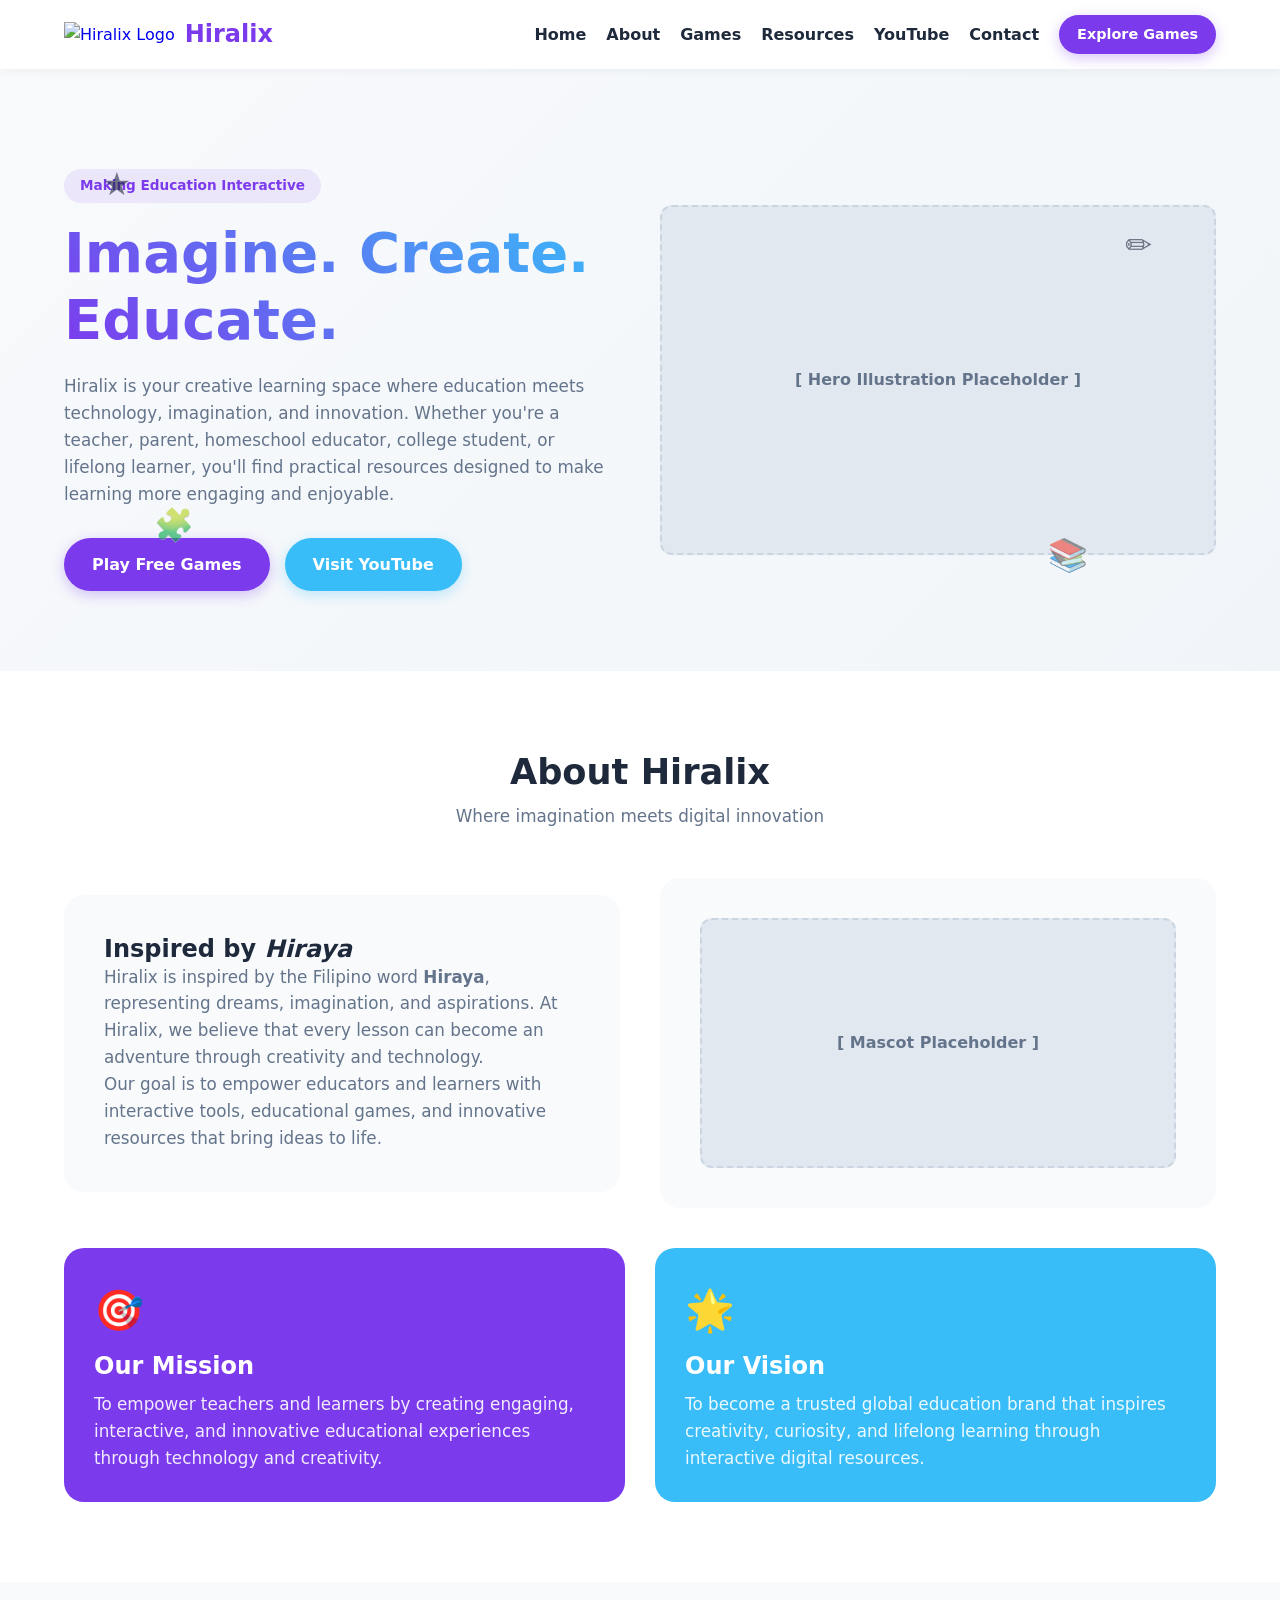
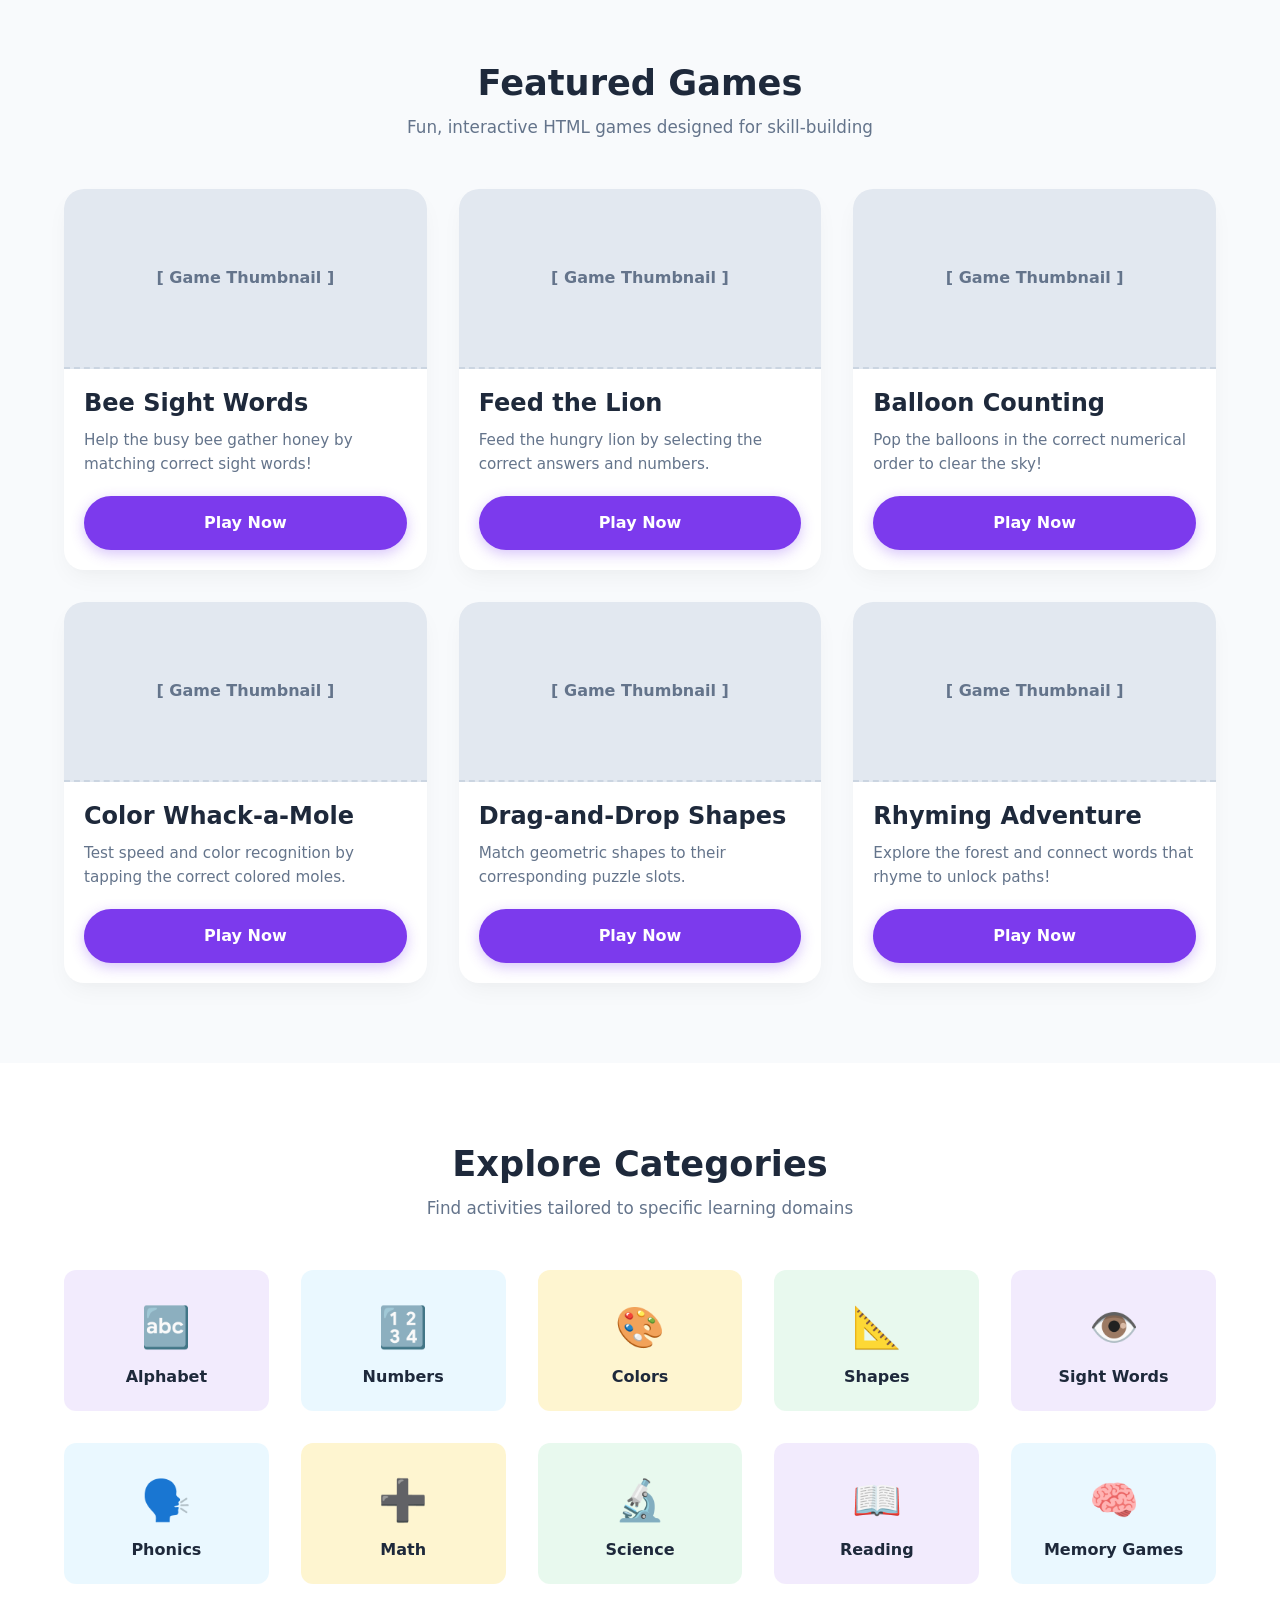
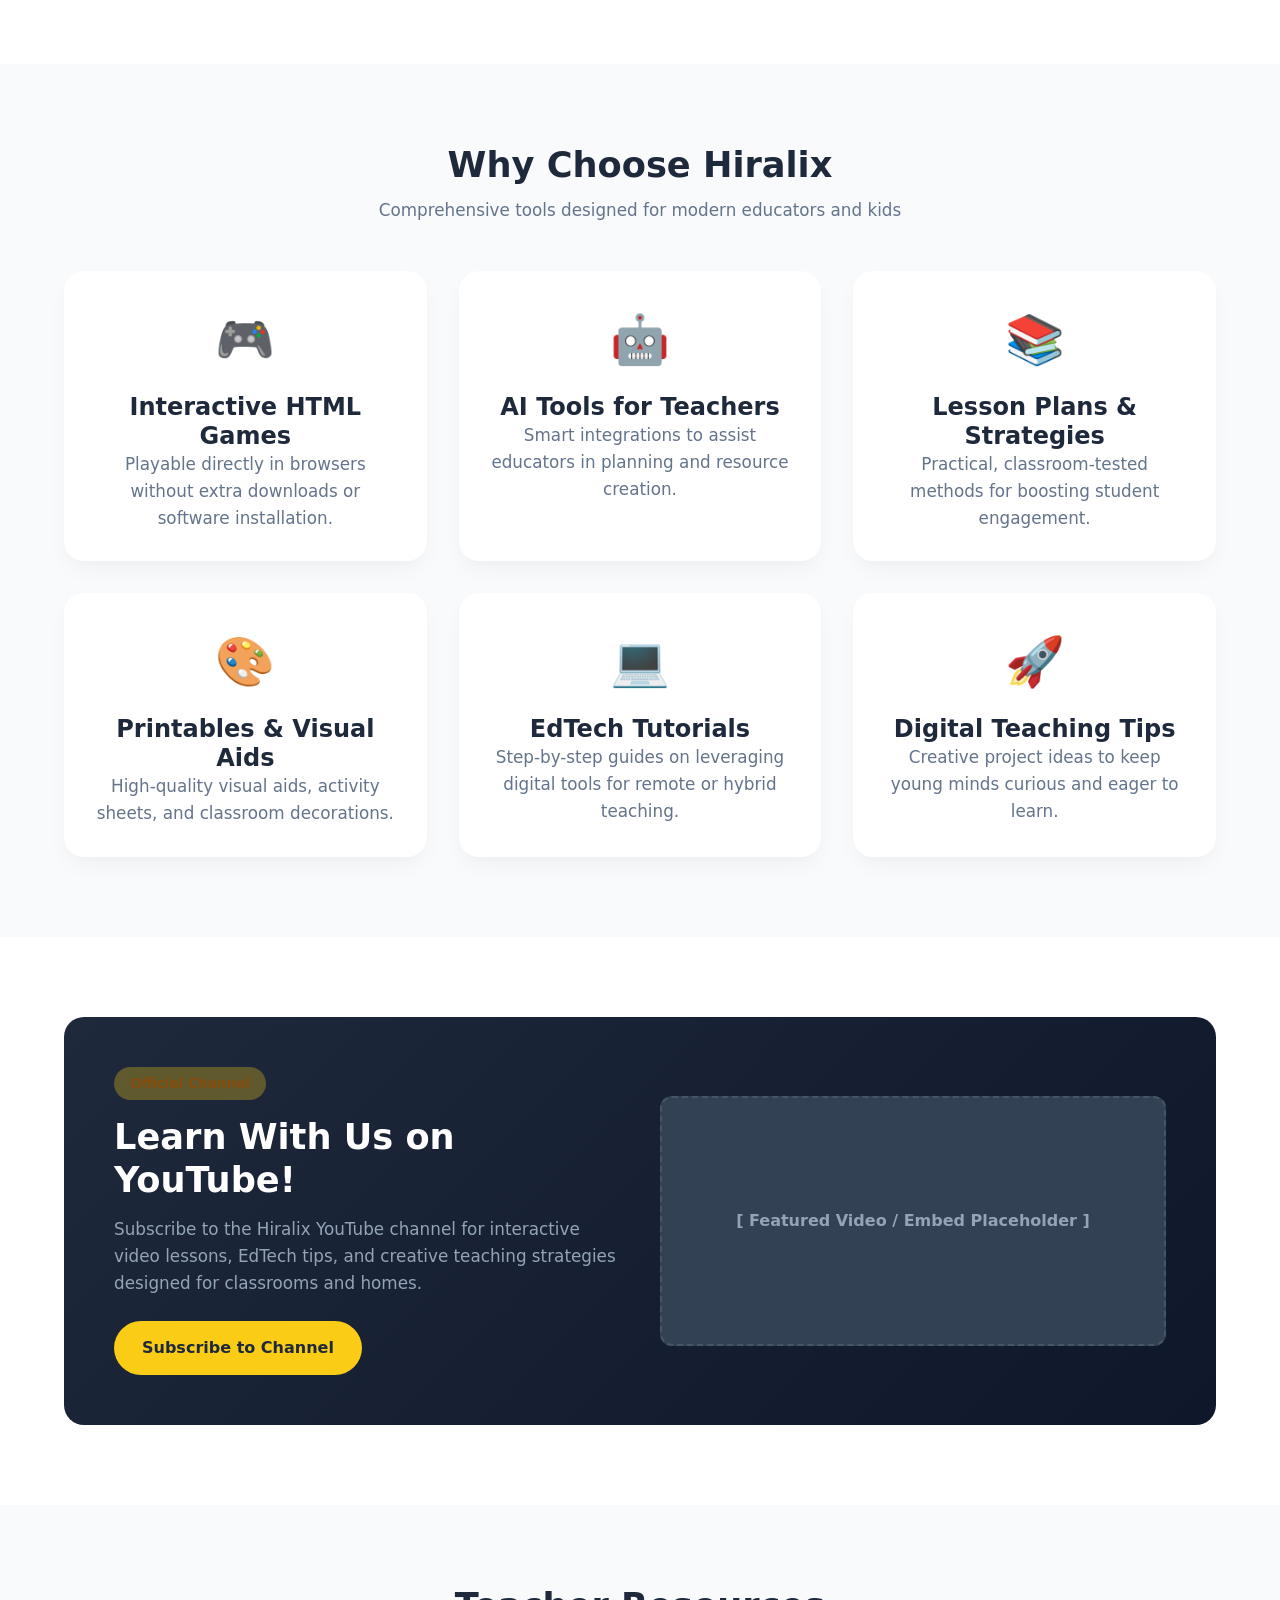
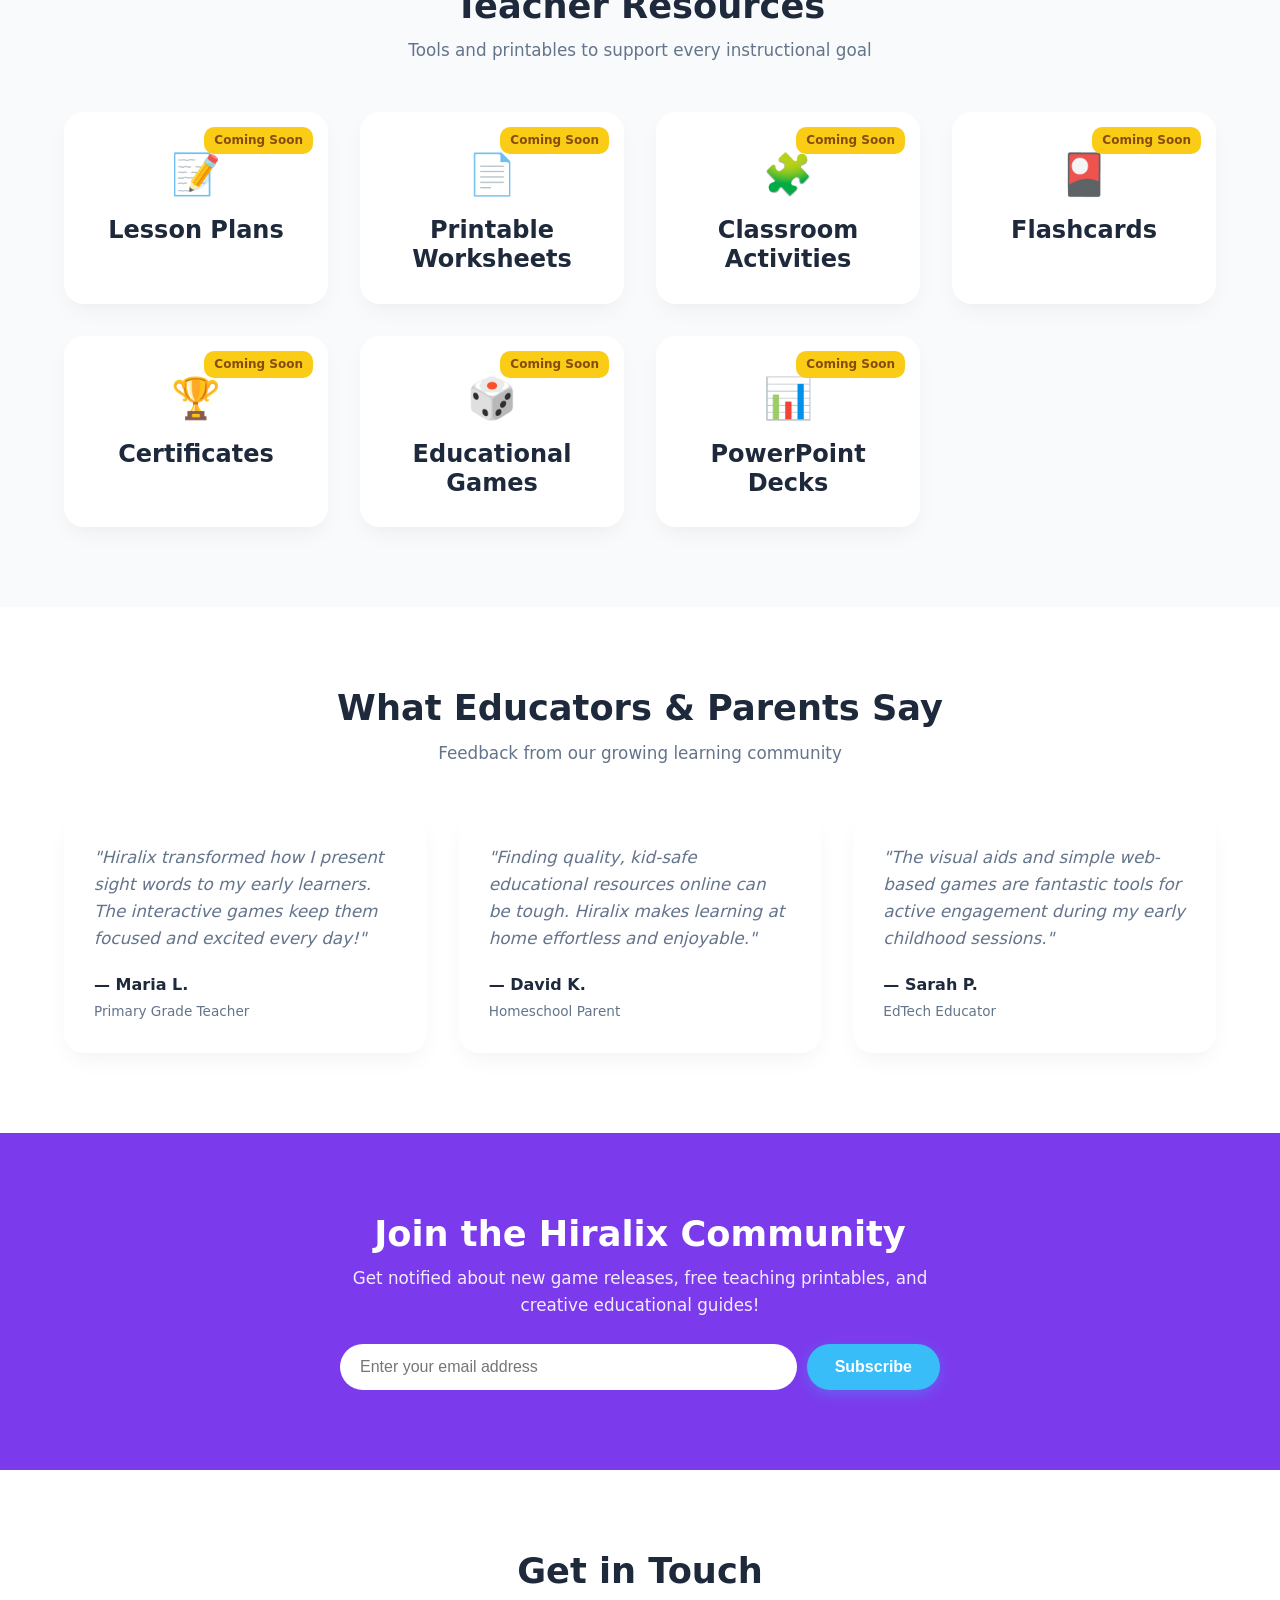
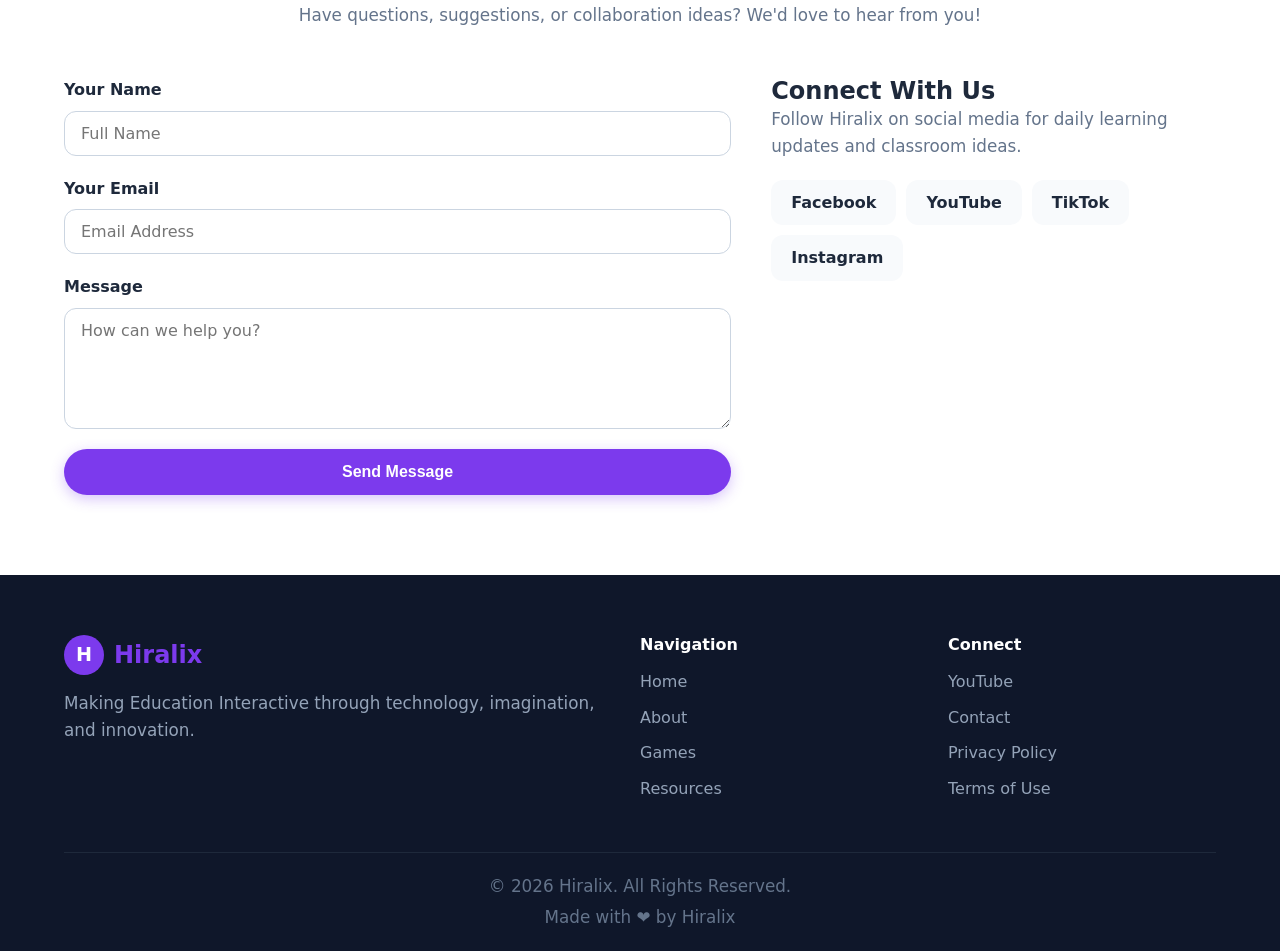
==== commit 00ebcd4f: "Update index.html" ====
--- a/index.html
+++ b/index.html
@@ -4,7 +4,6 @@
   <meta charset="UTF-8">
   <meta name="viewport" content="width=device-width, initial-scale=1.0">
   <title>Hiralix - Making Education Interactive</title>
-  <link rel="icon" type="image/png" href="logos/logo.png">
   <meta name="description" content="Hiralix is your creative learning space where education meets technology, imagination, and innovation. Interactive games, teacher resources, and visual learning tools.">
   <link rel="stylesheet" href="css/style.css">
 </head>
@@ -14,7 +13,7 @@
   <header class="navbar">
     <div class="container nav-container">
       <a href="#home" class="logo">
-        <div class="logo-placeholder">H</div>
+      <img src="logos/logo.png" alt="Hiralix Logo" class="logo-image">
         <span class="logo-text">Hiralix</span>
       </a>
       
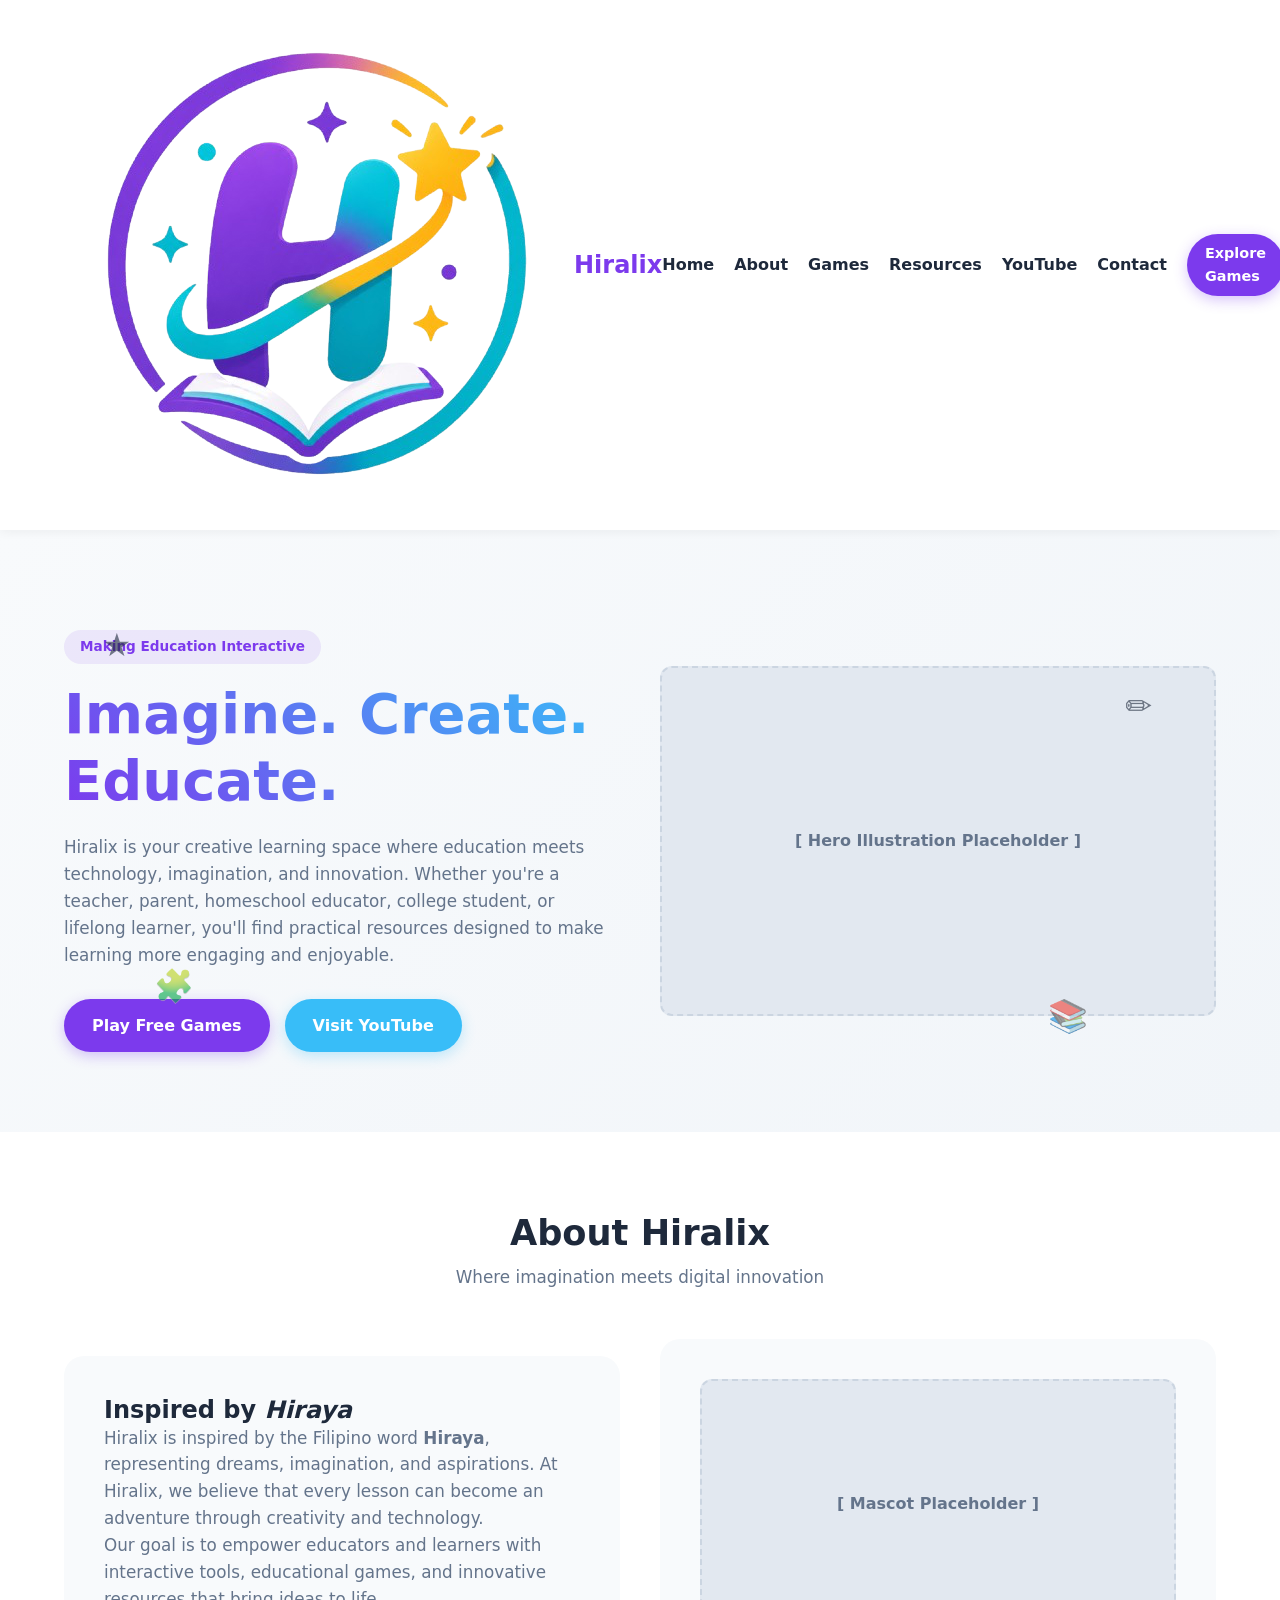
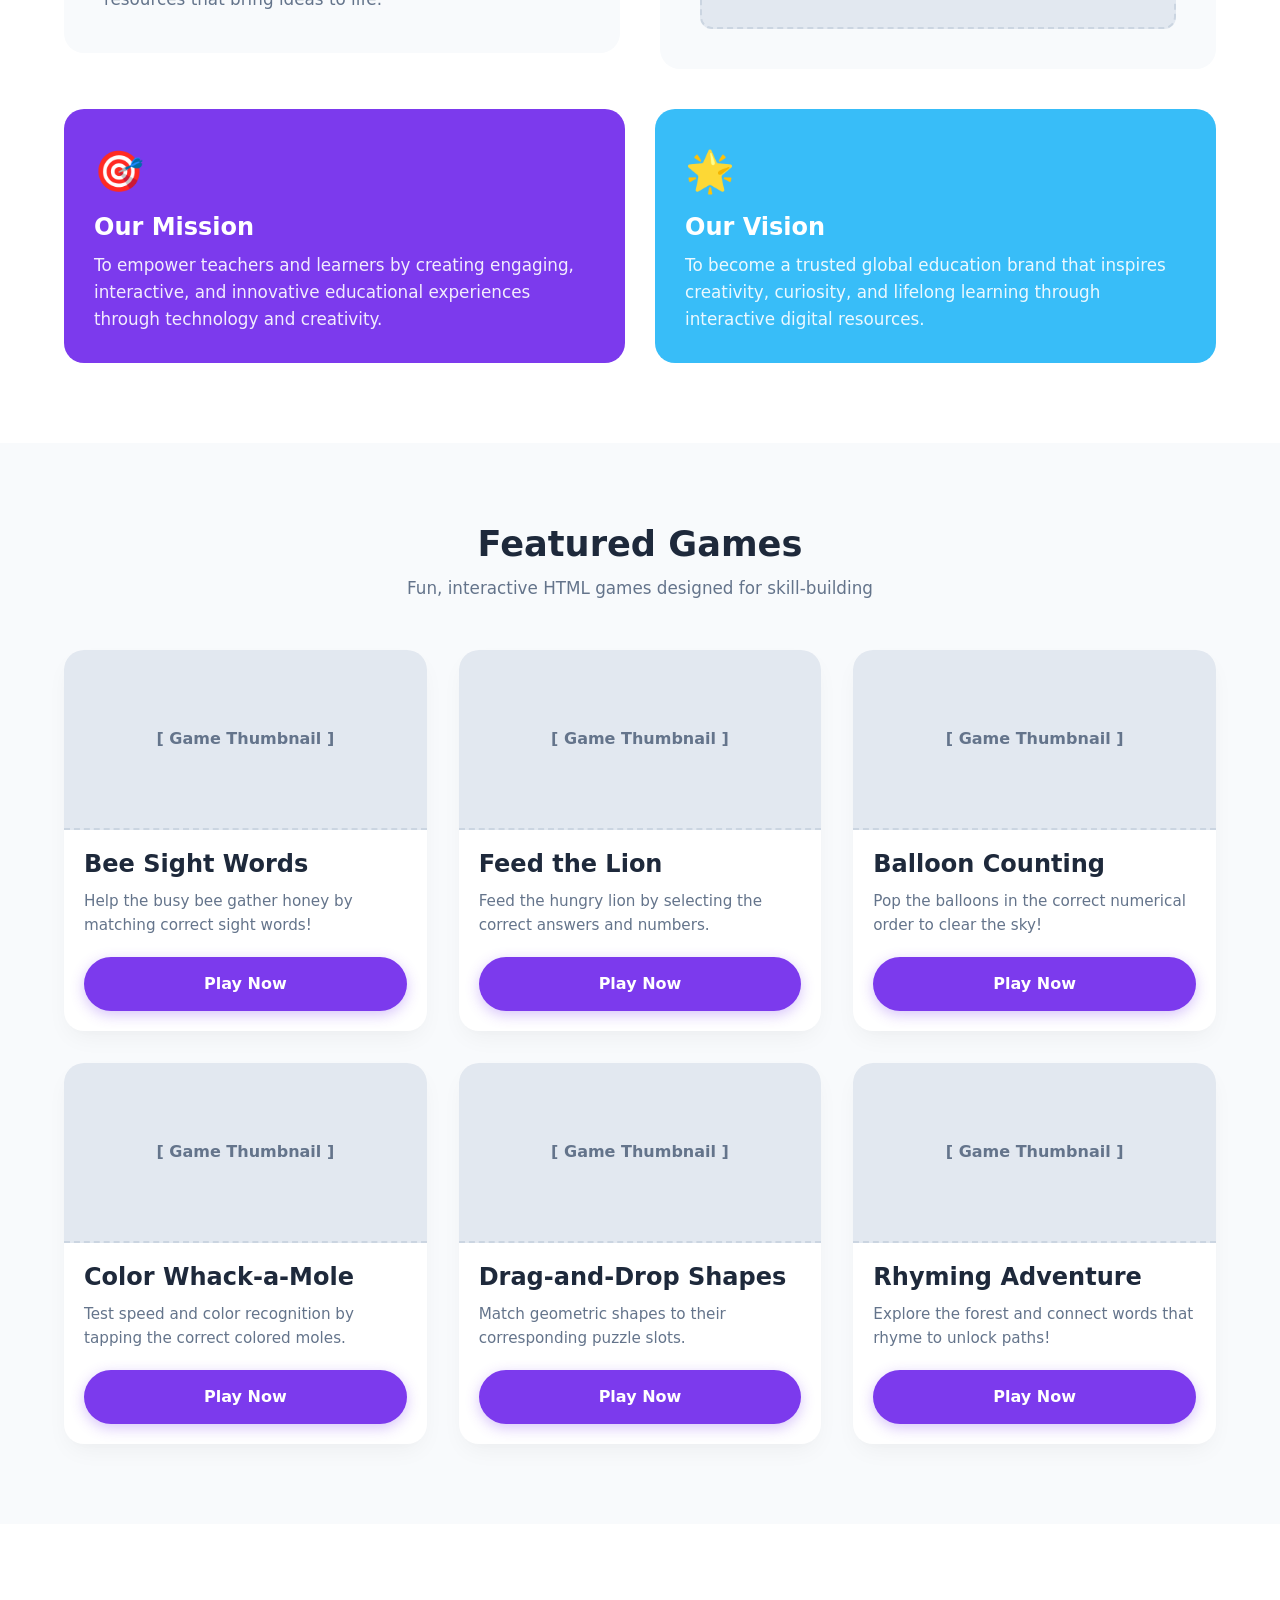
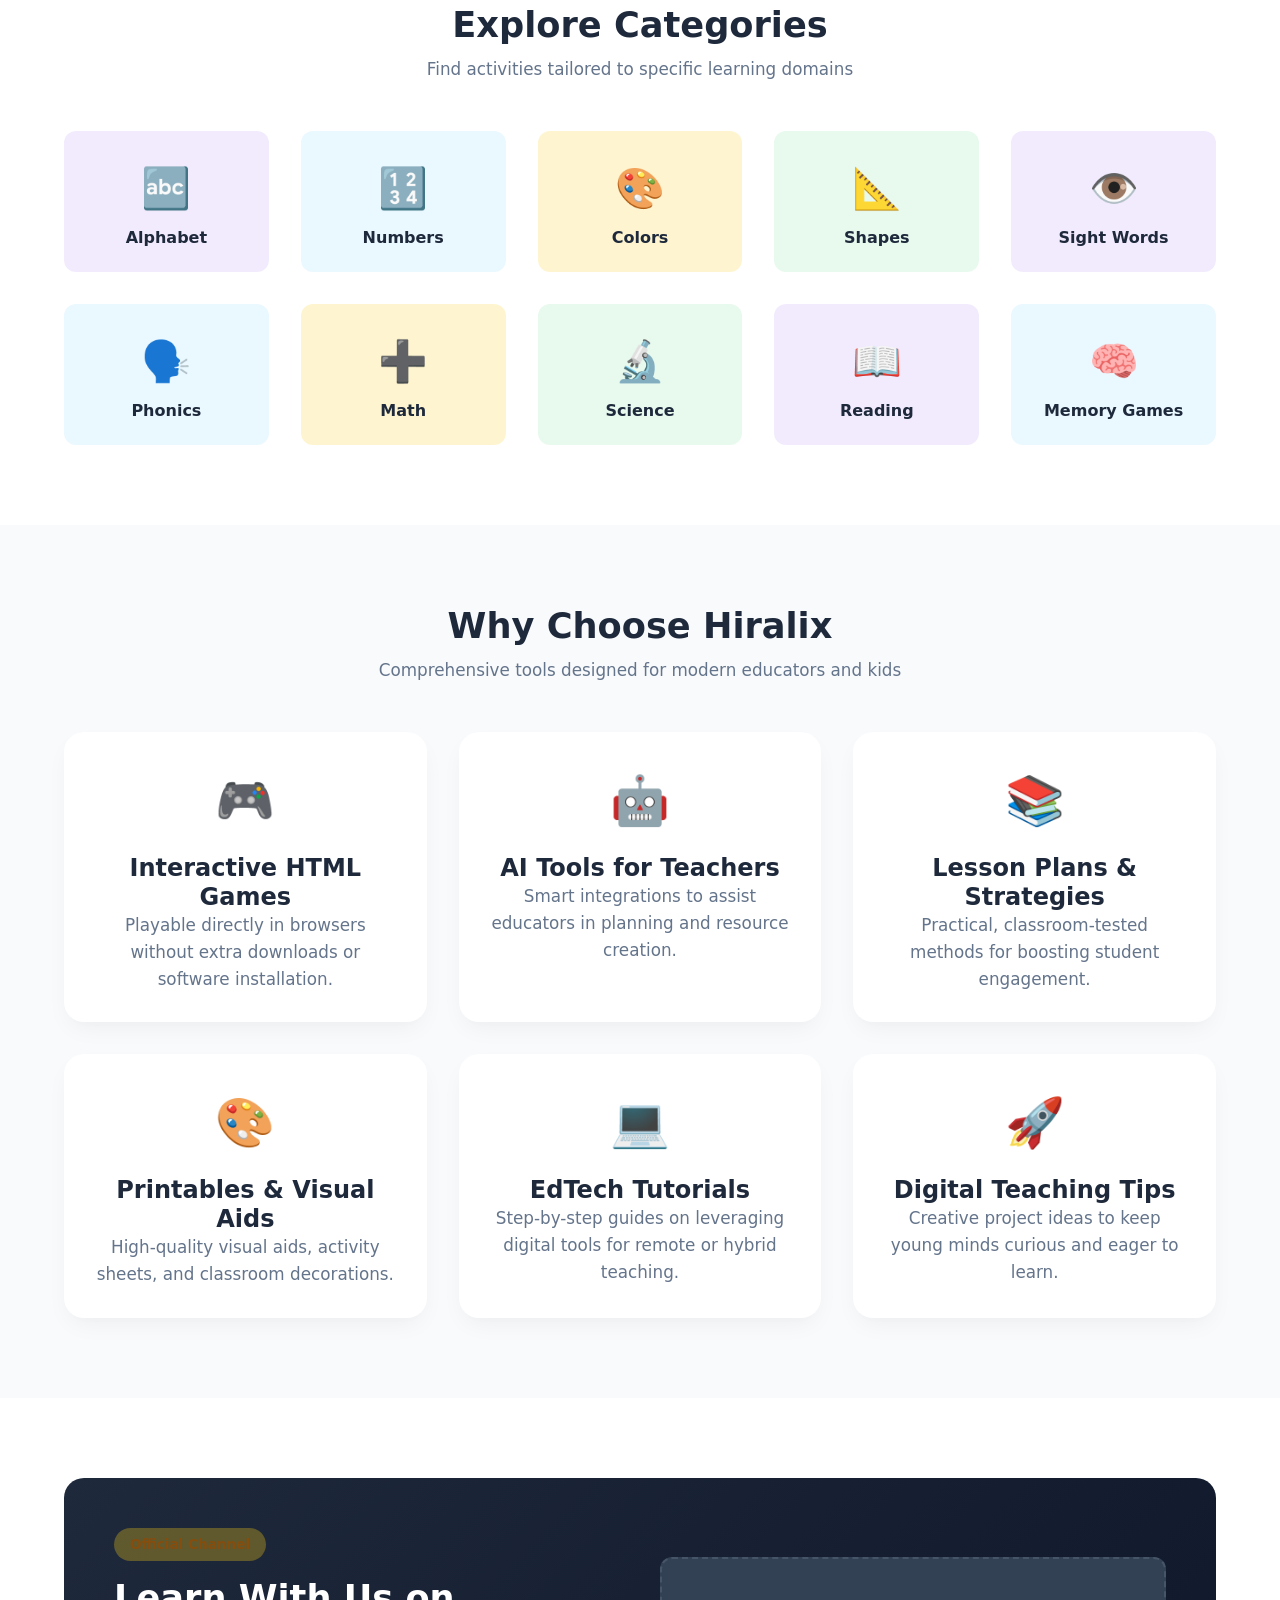
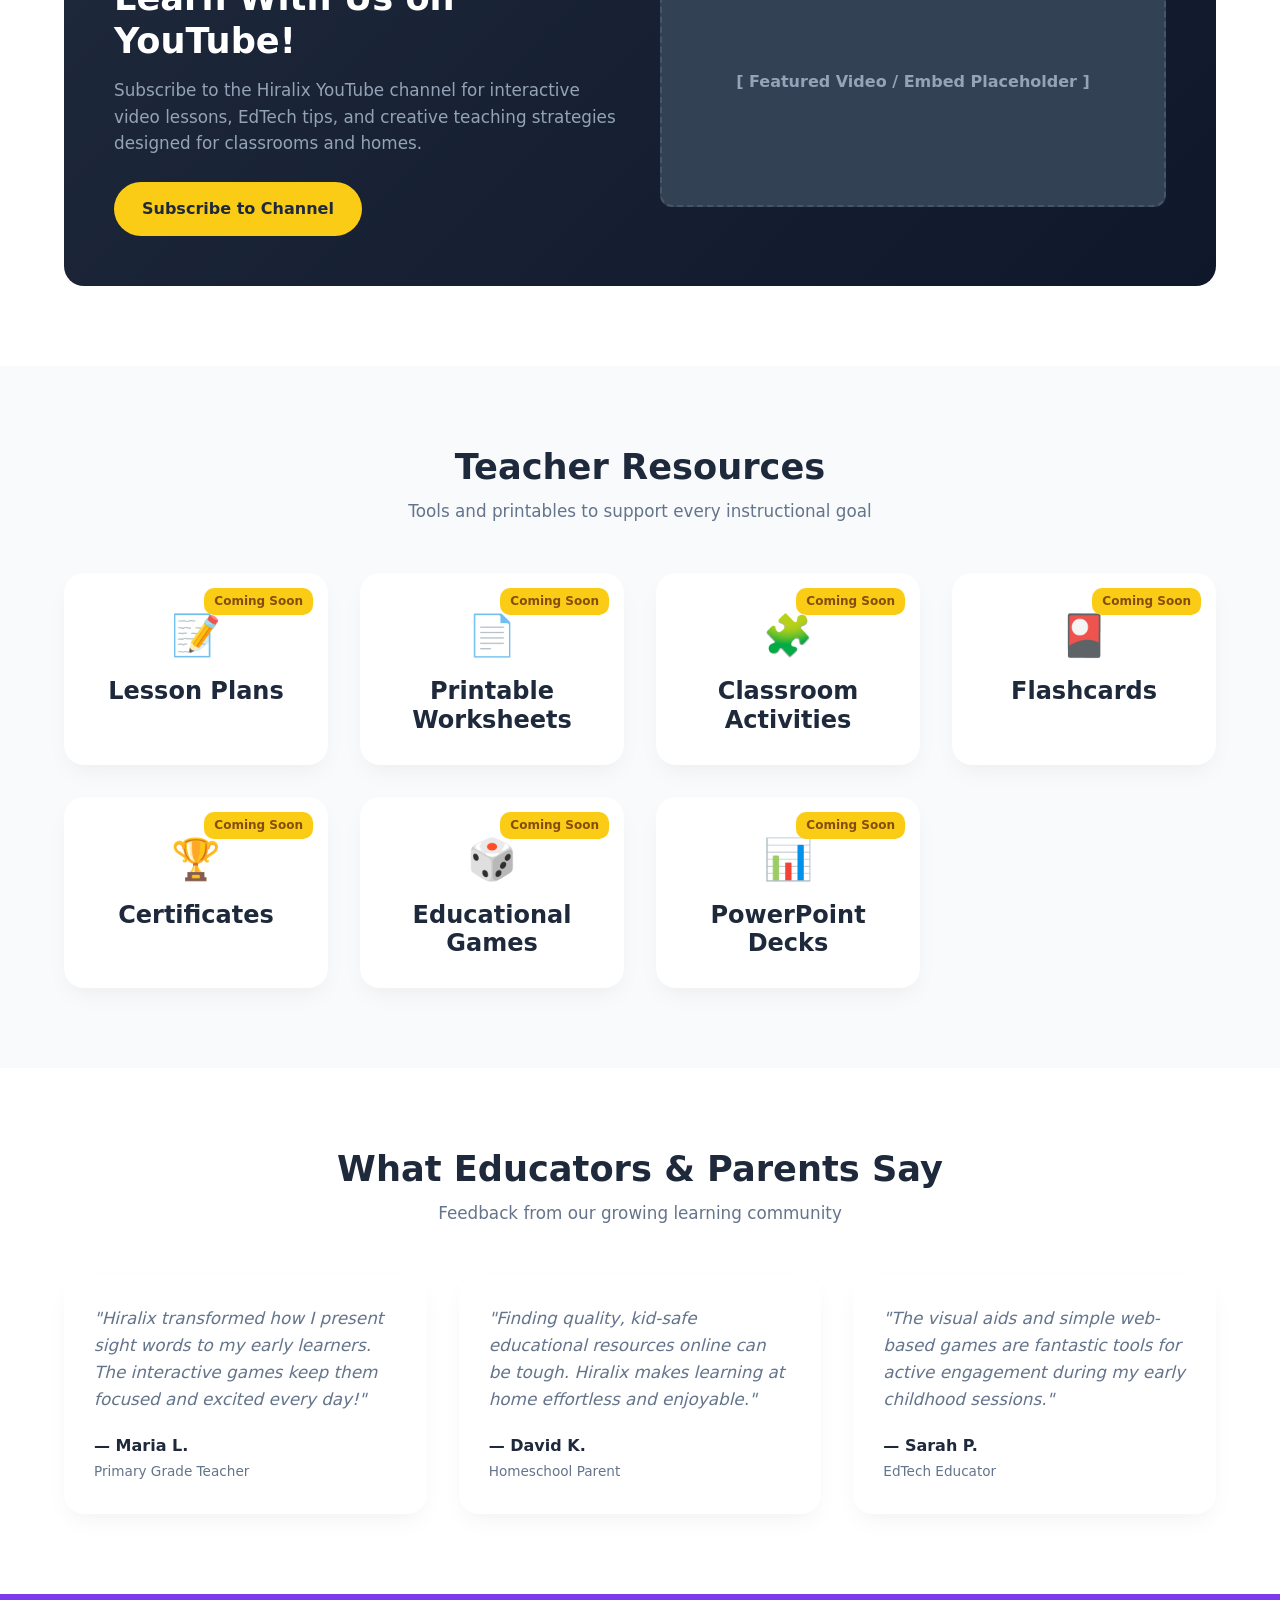
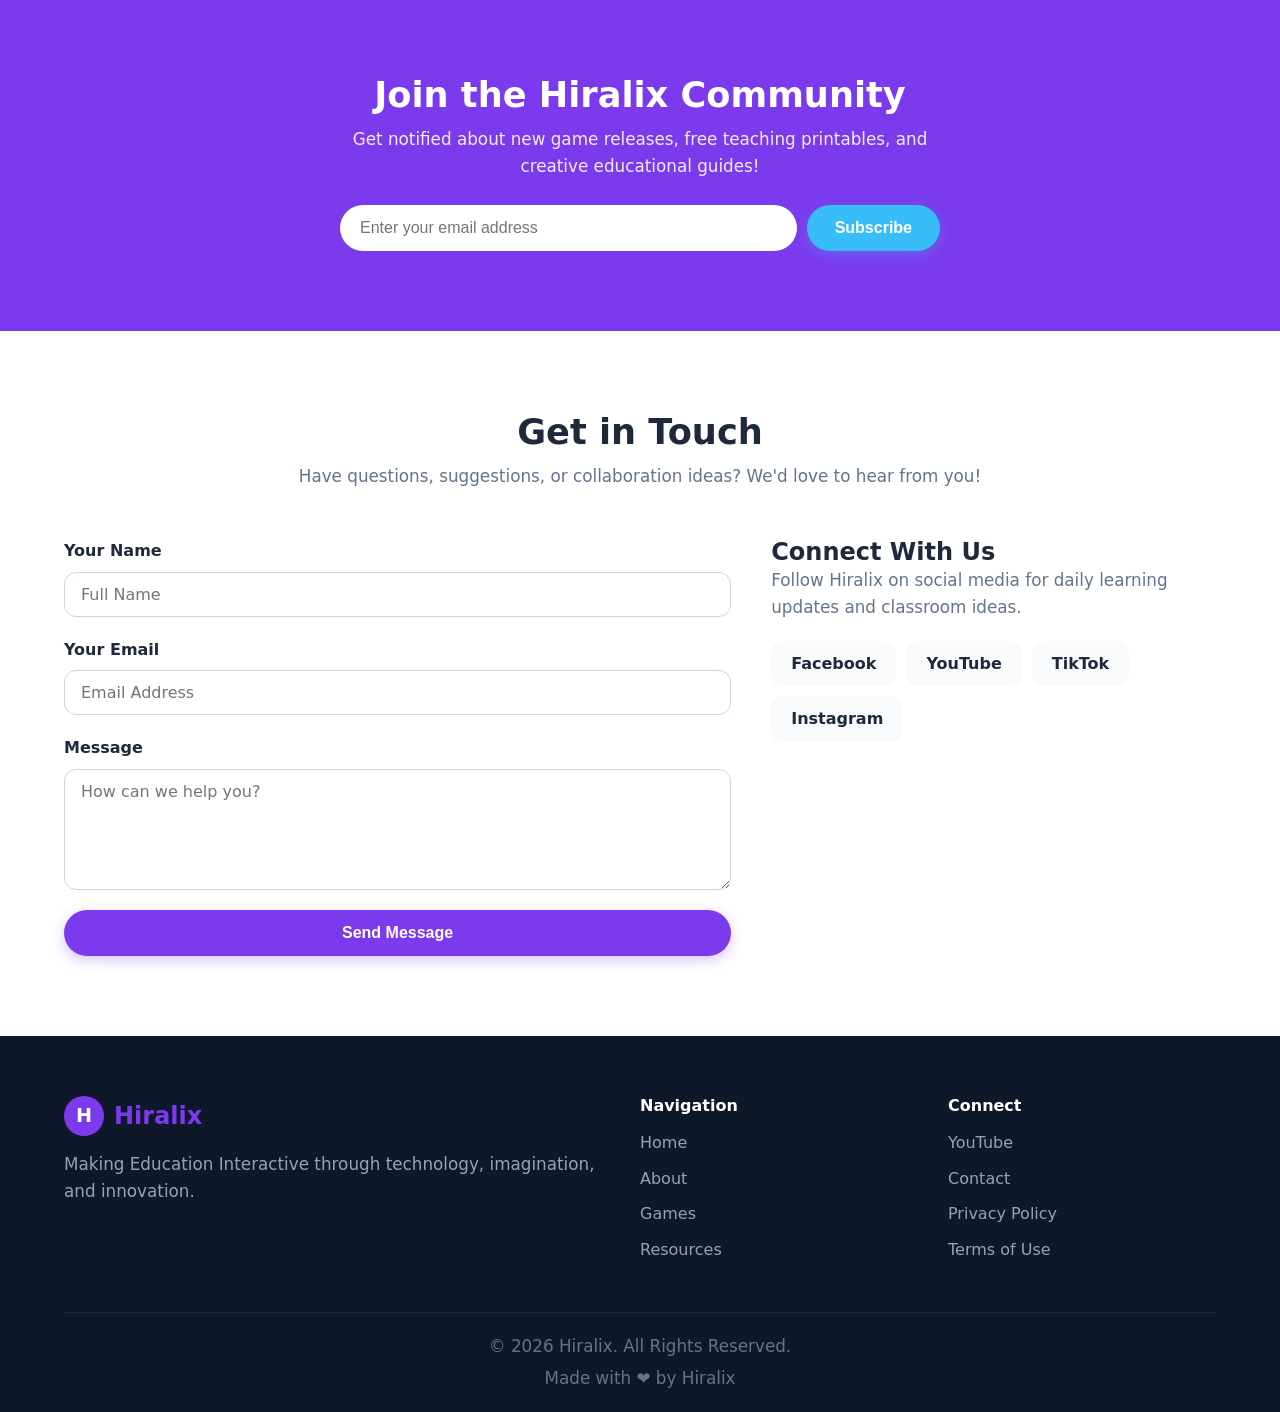
==== commit 0e609158: "Update index.html" ====
--- a/index.html
+++ b/index.html
@@ -13,7 +13,7 @@
   <header class="navbar">
     <div class="container nav-container">
       <a href="#home" class="logo">
-      <img src="logos/logo.png" alt="Hiralix Logo" class="logo-image">
+      <img src="images/logos/logo.png" alt="Hiralix Logo" class="logo-image">
         <span class="logo-text">Hiralix</span>
       </a>
       
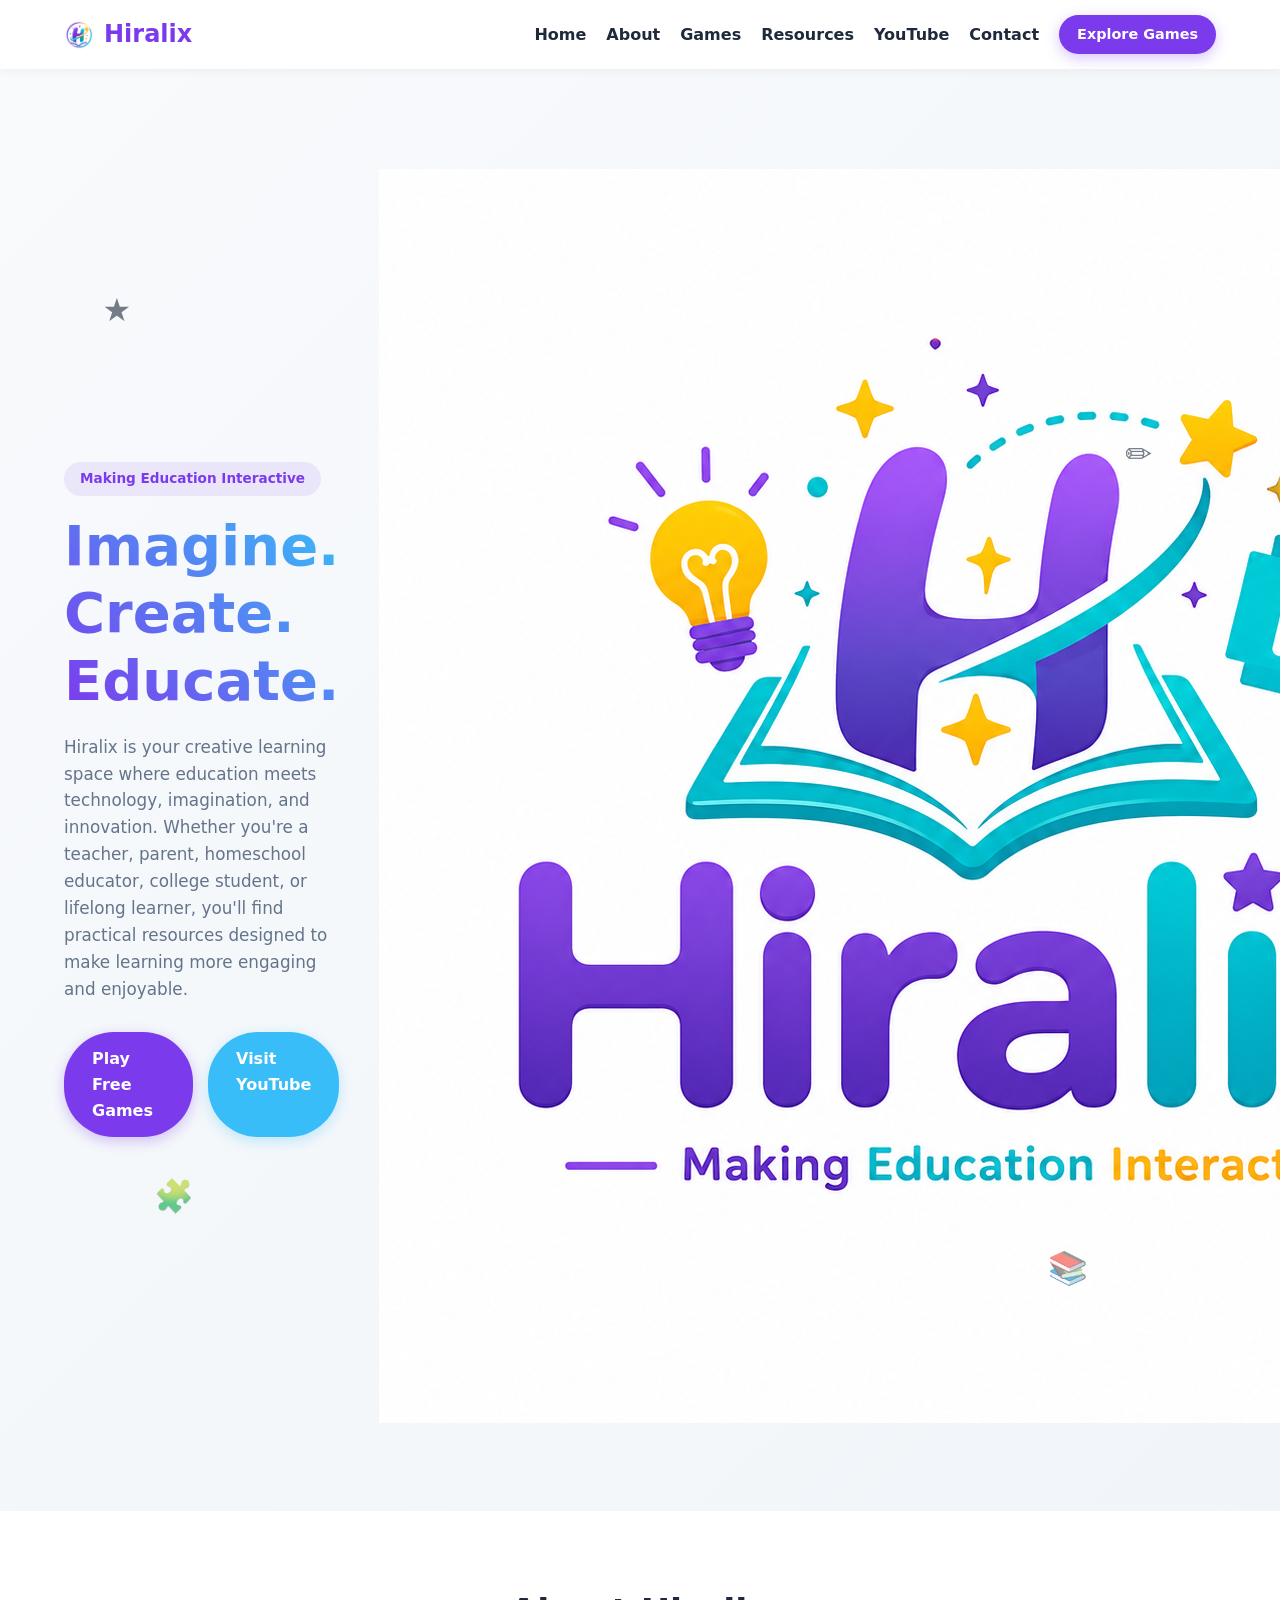
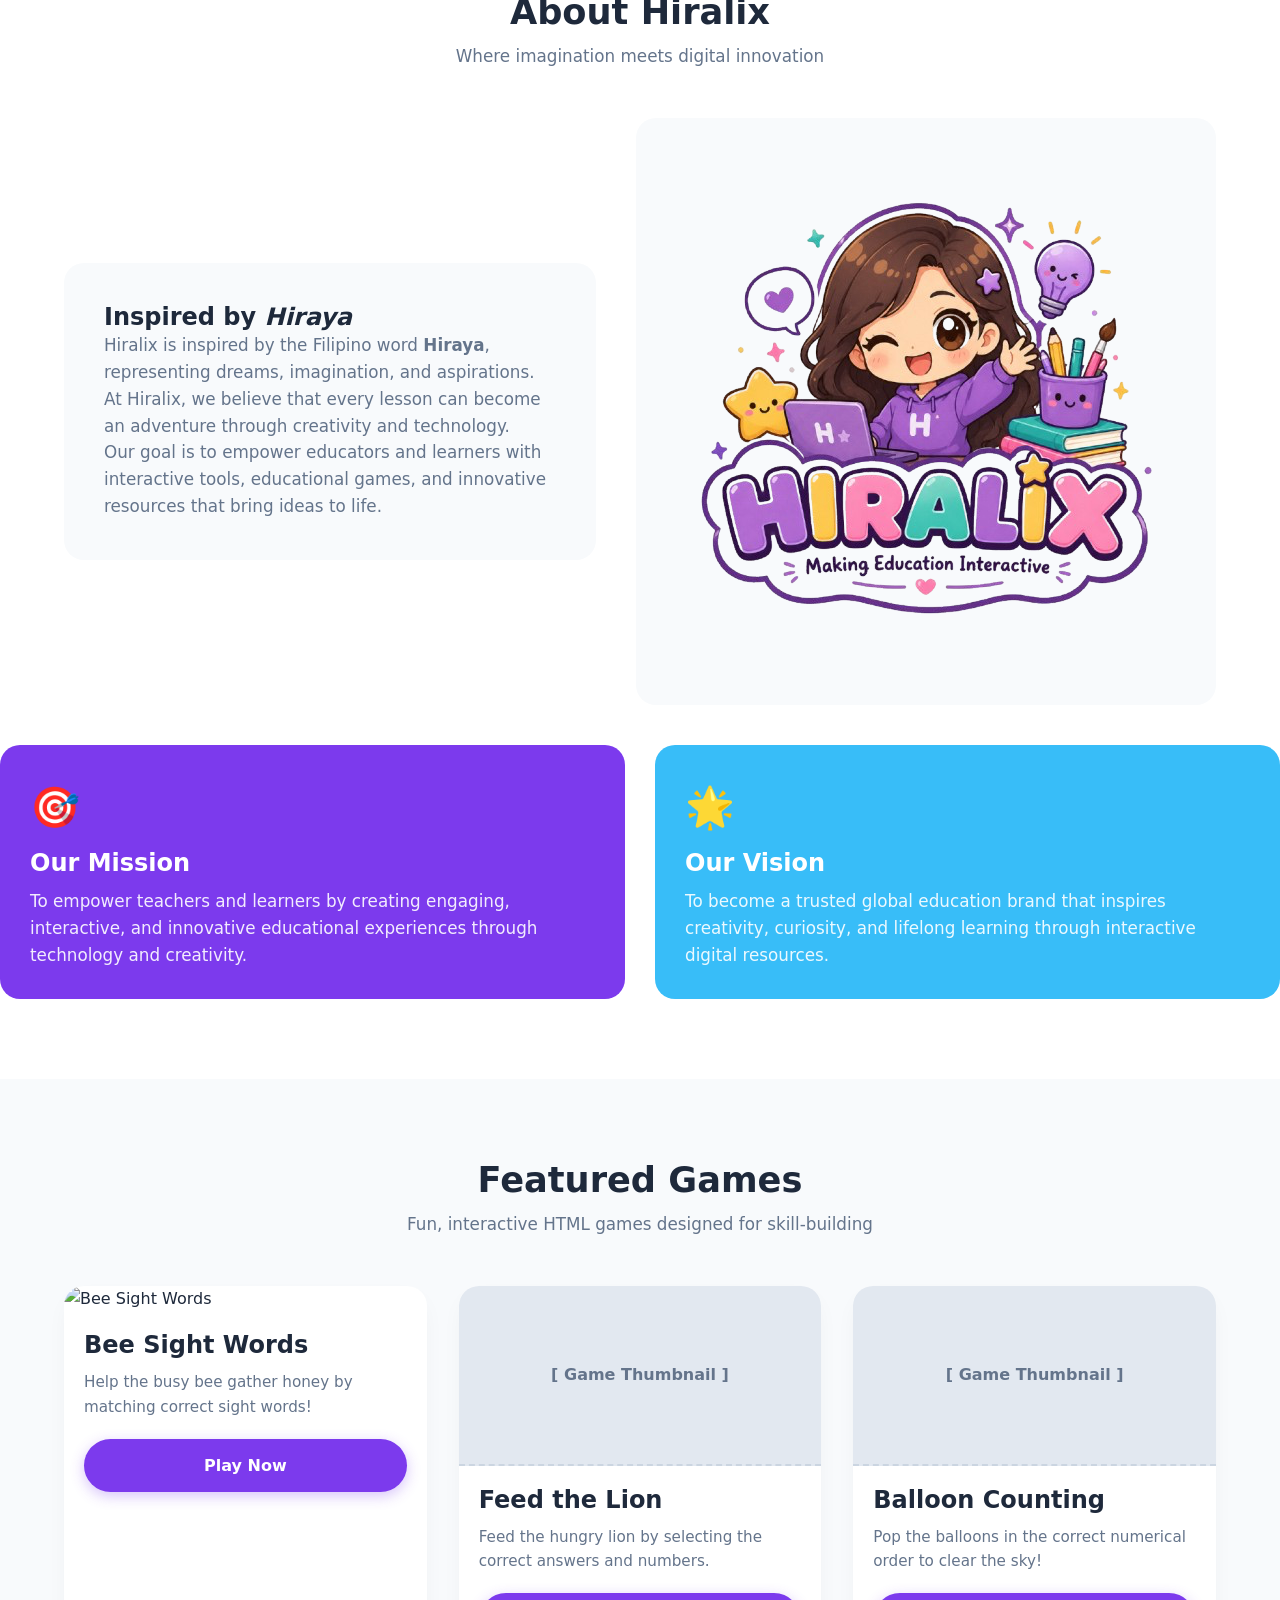
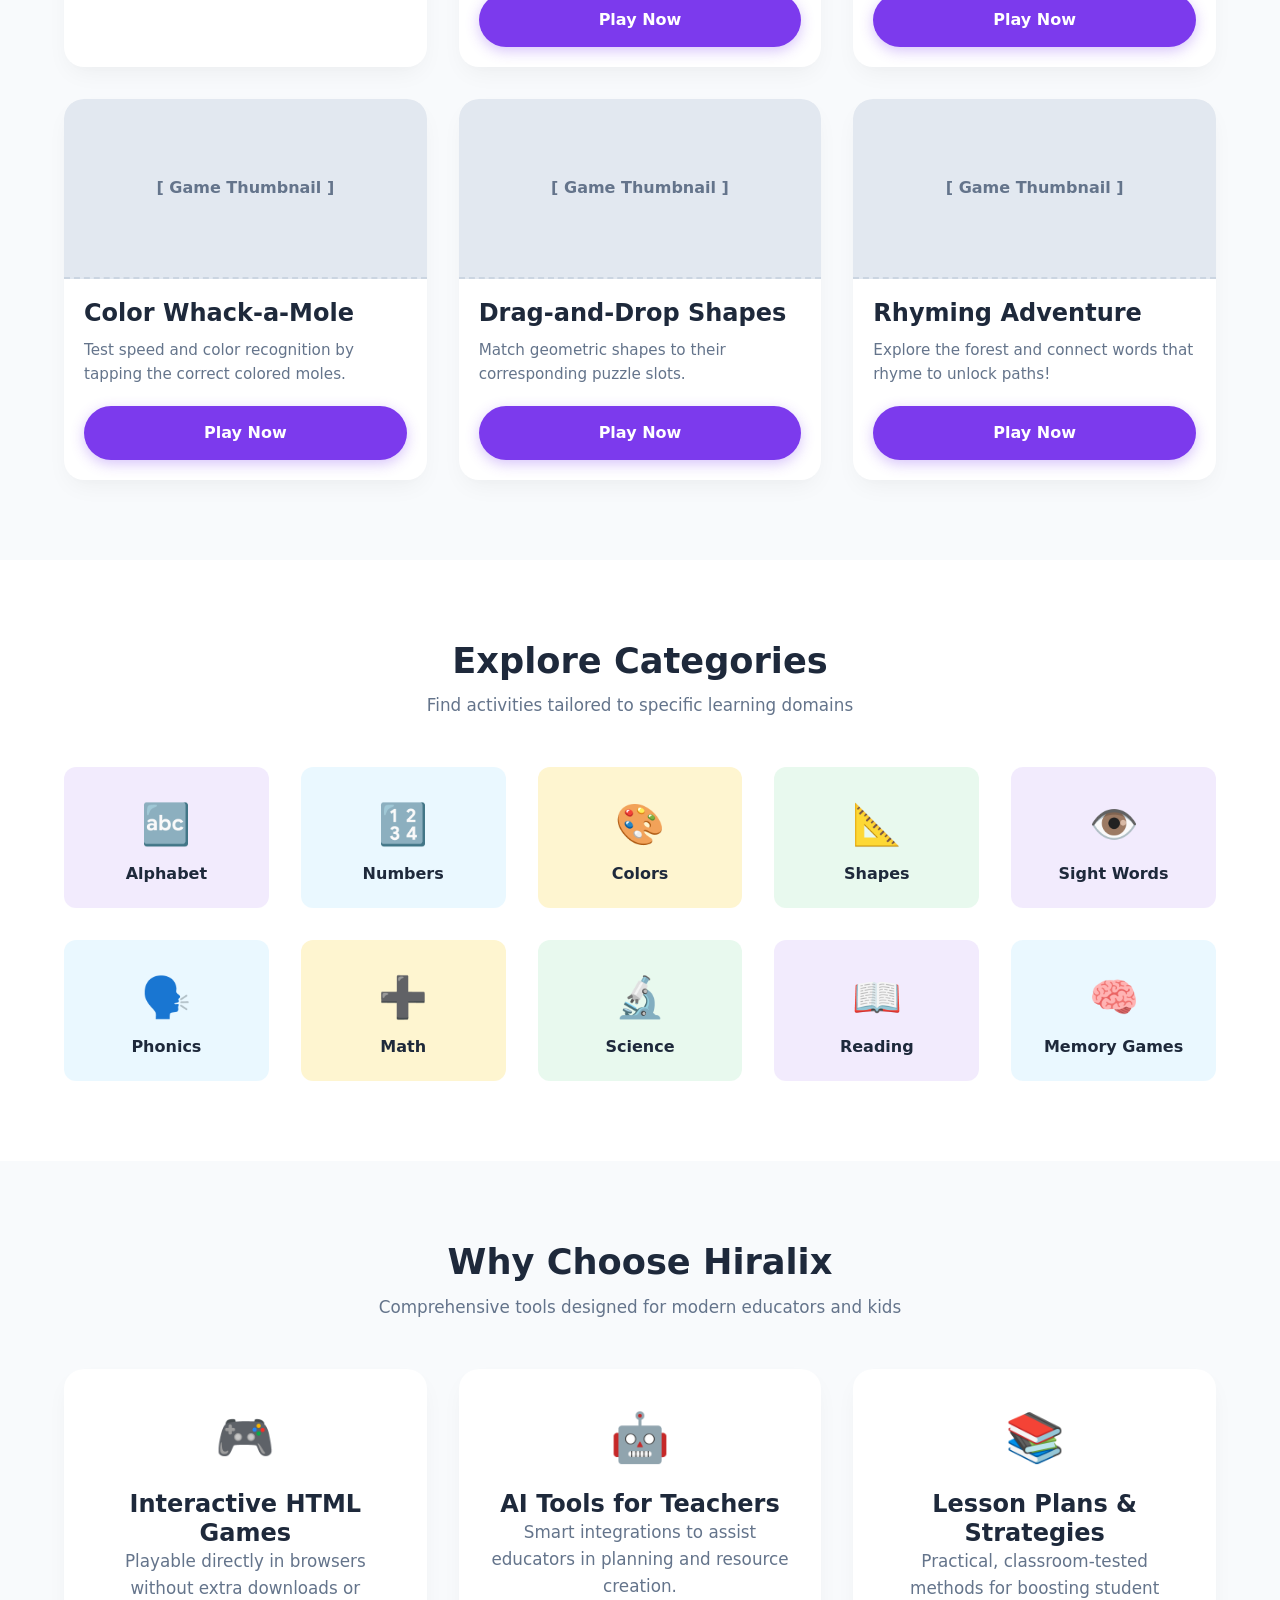
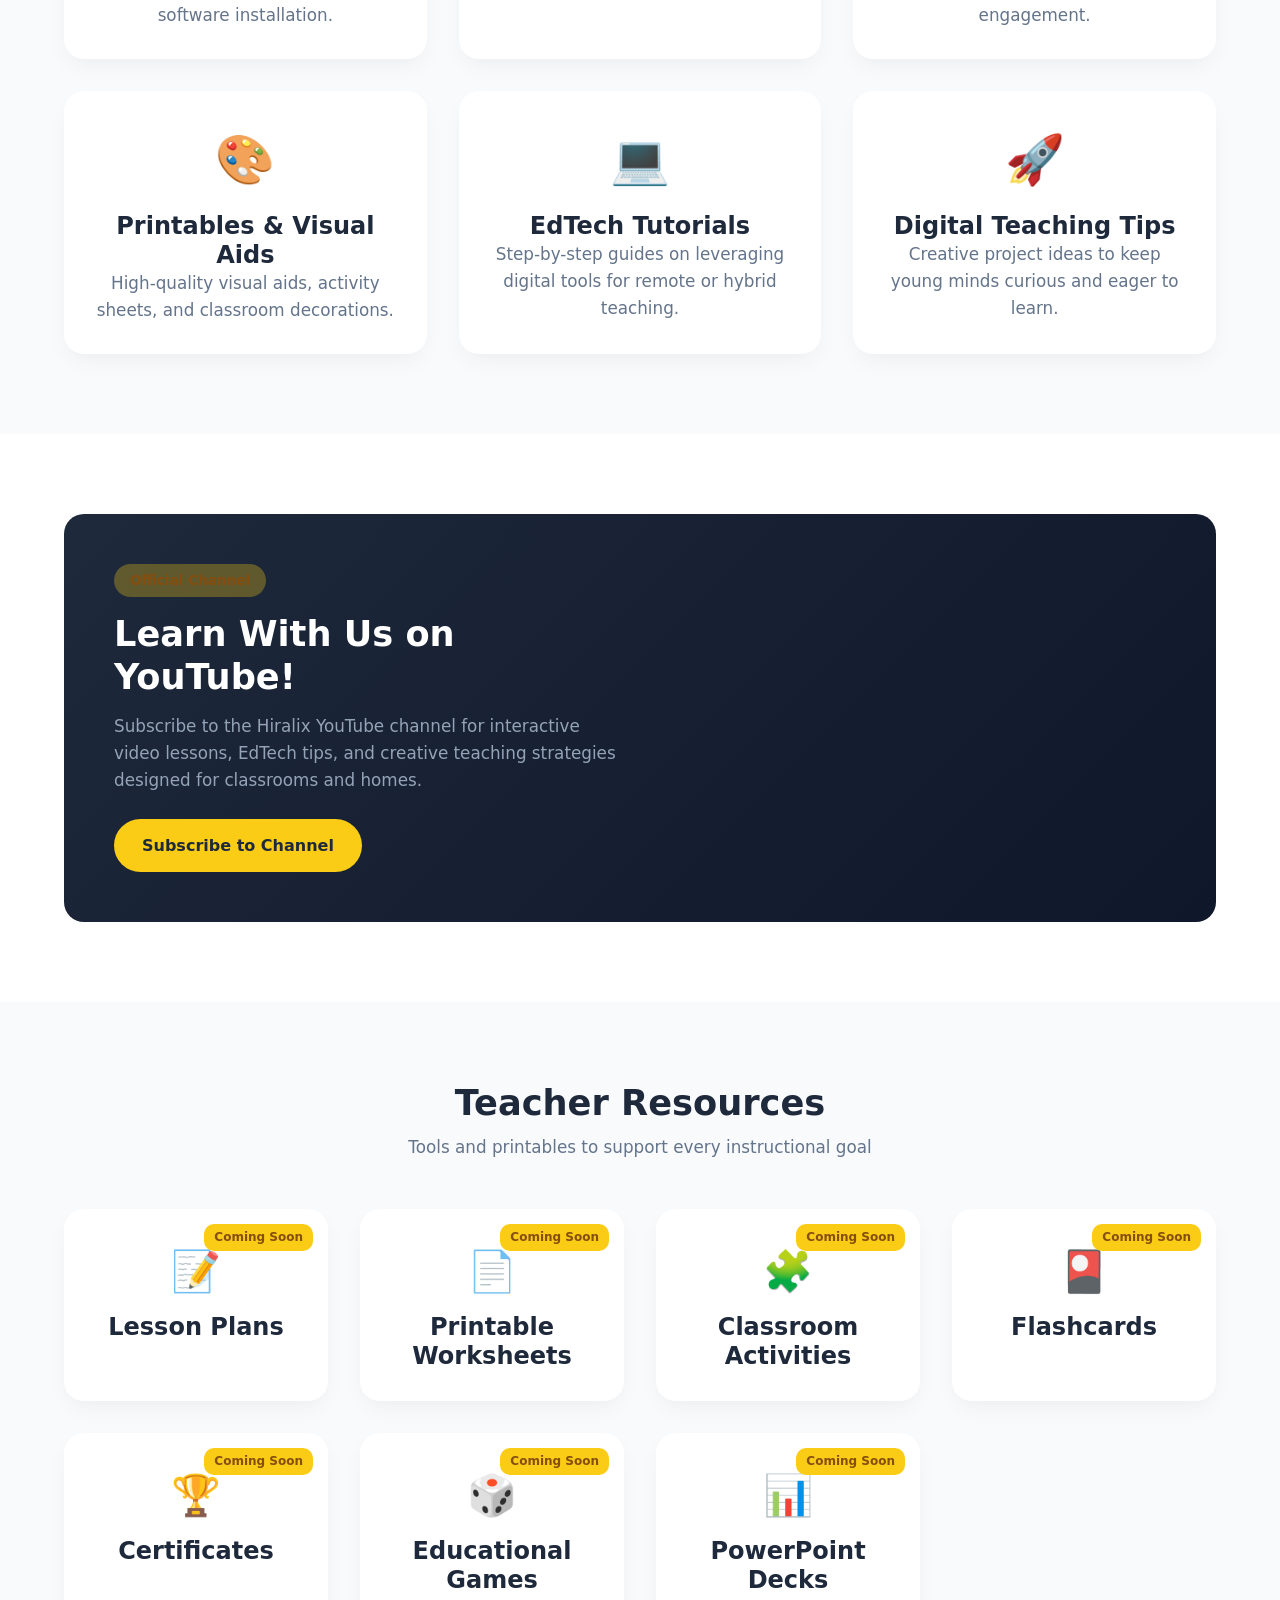
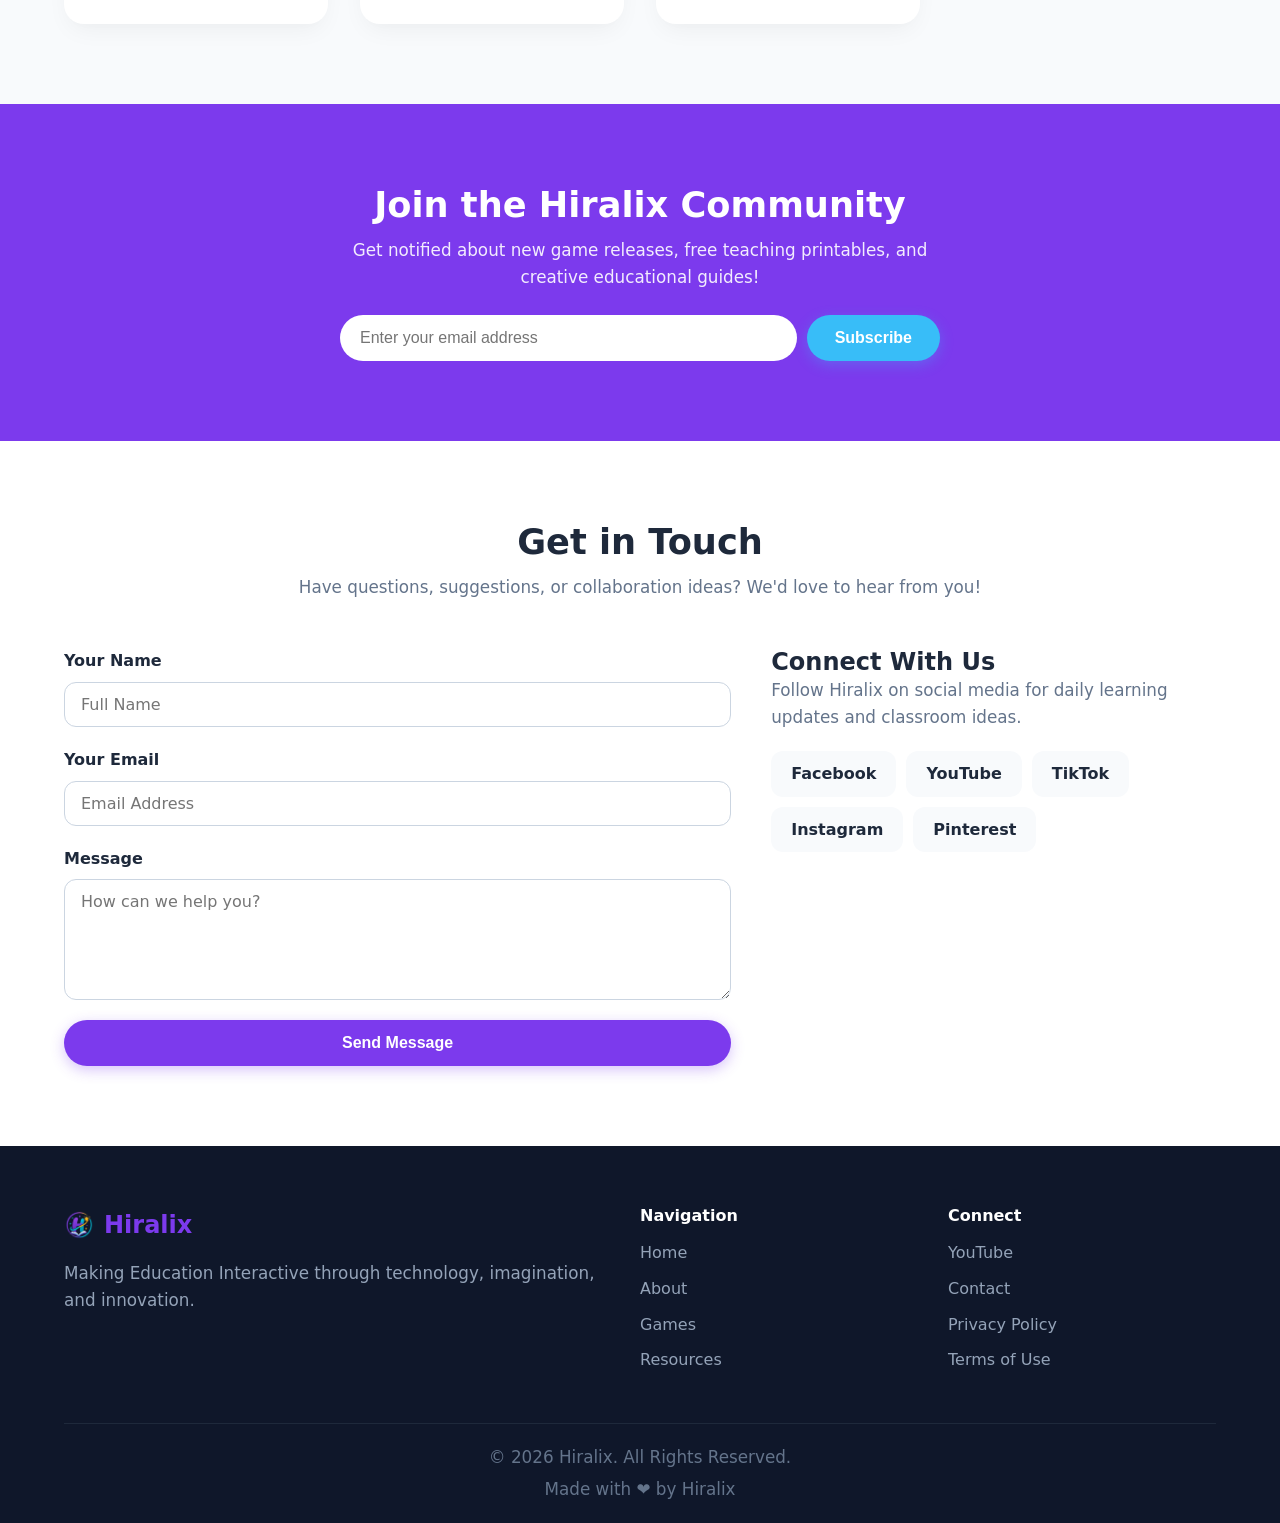
==== commit e9c8ced7: "Update index.html" ====
--- a/index.html
+++ b/index.html
@@ -58,9 +58,8 @@
           </div>
         </div>
         <div class="hero-image-container">
-          <div class="img-placeholder hero-illustration">
-            <span>[ Hero Illustration Placeholder ]</span>
-          </div>
+    <img src="images/icons/hero%20illustration.png" alt="Hero Illustration" class="hero-image">
+</div>
         </div>
       </div>
     </section>
@@ -80,10 +79,9 @@
             <p>Our goal is to empower educators and learners with interactive tools, educational games, and innovative resources that bring ideas to life.</p>
           </div>
           <div class="about-card scroll-reveal">
-            <div class="mascot-placeholder">
-              <div class="img-placeholder">
-                <span>[ Mascot Placeholder ]</span>
-              </div>
+           <div class="mascot-placeholder">
+    <img src="images/mascots/mascot.png" alt="Hiralix Mascot" class="mascot-image">
+</div>
             </div>
           </div>
         </div>
@@ -112,17 +110,18 @@
         </div>
 
         <div class="grid grid-3">
-          <!-- Game 1 -->
-          <div class="card game-card scroll-reveal">
-            <div class="img-placeholder card-img">
-              <span>[ Game Thumbnail ]</span>
-            </div>
-            <div class="card-body">
-              <h3>Bee Sight Words</h3>
-              <p>Help the busy bee gather honey by matching correct sight words!</p>
-              <a href="#" class="btn btn-primary btn-block">Play Now</a>
-            </div>
-          </div>
+         <!-- Game 1 -->
+<div class="card game-card scroll-reveal">
+  <img src="images/thumbnails/bee-sight-words.png"
+       alt="Bee Sight Words"
+       class="card-img">
+
+  <div class="card-body">
+    <h3>Bee Sight Words</h3>
+    <p>Help the busy bee gather honey by matching correct sight words!</p>
+    <a href="games/bee-sight-words/" class="btn btn-primary btn-block">Play Now</a>
+  </div>
+</div>
 
           <!-- Game 2 -->
           <div class="card game-card scroll-reveal">
@@ -293,11 +292,15 @@
             <p>Subscribe to the Hiralix YouTube channel for interactive video lessons, EdTech tips, and creative teaching strategies designed for classrooms and homes.</p>
             <a href="https://youtube.com" target="_blank" rel="noopener" class="btn btn-accent">Subscribe to Channel</a>
           </div>
-          <div class="youtube-embed-placeholder">
-            <div class="img-placeholder">
-              <span>[ Featured Video / Embed Placeholder ]</span>
-            </div>
-          </div>
+        <div class="youtube-embed">
+  <iframe 
+    src="https://www.youtube.com/embed/yUjK1s_d8g0"
+    title="YouTube Shorts video"
+    frameborder="0"
+    allow="accelerometer; autoplay; clipboard-write; encrypted-media; gyroscope; picture-in-picture; web-share"
+    allowfullscreen>
+  </iframe>
+</div>
         </div>
       </div>
     </section>
@@ -345,40 +348,6 @@
             <span class="badge-tag">Coming Soon</span>
             <div class="resource-icon">📊</div>
             <h3>PowerPoint Decks</h3>
-          </div>
-        </div>
-      </div>
-    </section>
-
-    <!-- Testimonials Section -->
-    <section class="testimonials section-padding">
-      <div class="container">
-        <div class="section-title text-center">
-          <h2>What Educators & Parents Say</h2>
-          <p>Feedback from our growing learning community</p>
-        </div>
-
-        <div class="grid grid-3">
-          <div class="testimonial-card scroll-reveal">
-            <p class="quote">"Hiralix transformed how I present sight words to my early learners. The interactive games keep them focused and excited every day!"</p>
-            <div class="author">
-              <strong>— Maria L.</strong>
-              <span>Primary Grade Teacher</span>
-            </div>
-          </div>
-          <div class="testimonial-card scroll-reveal">
-            <p class="quote">"Finding quality, kid-safe educational resources online can be tough. Hiralix makes learning at home effortless and enjoyable."</p>
-            <div class="author">
-              <strong>— David K.</strong>
-              <span>Homeschool Parent</span>
-            </div>
-          </div>
-          <div class="testimonial-card scroll-reveal">
-            <p class="quote">"The visual aids and simple web-based games are fantastic tools for active engagement during my early childhood sessions."</p>
-            <div class="author">
-              <strong>— Sarah P.</strong>
-              <span>EdTech Educator</span>
-            </div>
           </div>
         </div>
       </div>
@@ -427,11 +396,12 @@
             <h3>Connect With Us</h3>
             <p>Follow Hiralix on social media for daily learning updates and classroom ideas.</p>
             <div class="social-links">
-              <a href="#" class="social-btn">Facebook</a>
-              <a href="#" class="social-btn">YouTube</a>
-              <a href="#" class="social-btn">TikTok</a>
-              <a href="#" class="social-btn">Instagram</a>
-            </div>
+  <a href="https://www.facebook.com/hiralixco" class="social-btn" target="_blank">Facebook</a>
+  <a href="https://www.youtube.com/hiralixco" class="social-btn" target="_blank">YouTube</a>
+  <a href="https://www.tiktok.com/@hiralixco" class="social-btn" target="_blank">TikTok</a>
+  <a href="https://www.instagram.com/@hiralixco" class="social-btn" target="_blank">Instagram</a>
+  <a href="https://www.pinterest.com/hiralixco" class="social-btn" target="_blank">Pinterest</a>
+</div>
           </div>
         </div>
       </div>
@@ -444,7 +414,7 @@
       <div class="footer-grid">
         <div class="footer-brand">
           <div class="logo">
-            <div class="logo-placeholder">H</div>
+             <img src="images/logos/logo.png" alt="Hiralix Logo" class="logo-image">
             <span class="logo-text">Hiralix</span>
           </div>
           <p>Making Education Interactive through technology, imagination, and innovation.</p>
@@ -461,8 +431,8 @@
         <div class="footer-links">
           <h4>Connect</h4>
           <ul>
-            <li><a href="#youtube">YouTube</a></li>
-            <li><a href="#contact">Contact</a></li>
+            <li><a href="https://www.youtube.com/hiralixco">YouTube</a></li>
+            <li><a href="hiralixco@gmail.com">Contact</a></li>
             <li><a href="#">Privacy Policy</a></li>
             <li><a href="#">Terms of Use</a></li>
           </ul>
--- a/css/style.css
+++ b/css/style.css
@@ -213,6 +213,16 @@
   font-size: 1.2rem;
 }
 
+.logo-image {
+    width: 30px;
+    height: 30px;
+    max-width: 30px;
+    max-height: 30px;
+    object-fit: contain;
+    display: block;
+    flex-shrink: 0;
+}
+
 .logo-text {
   font-size: 1.5rem;
   font-weight: 900;
@@ -637,4 +647,4 @@
   .newsletter-form { flex-direction: column; }
 
   .footer-grid { grid-template-columns: 1fr; }
-}+}
